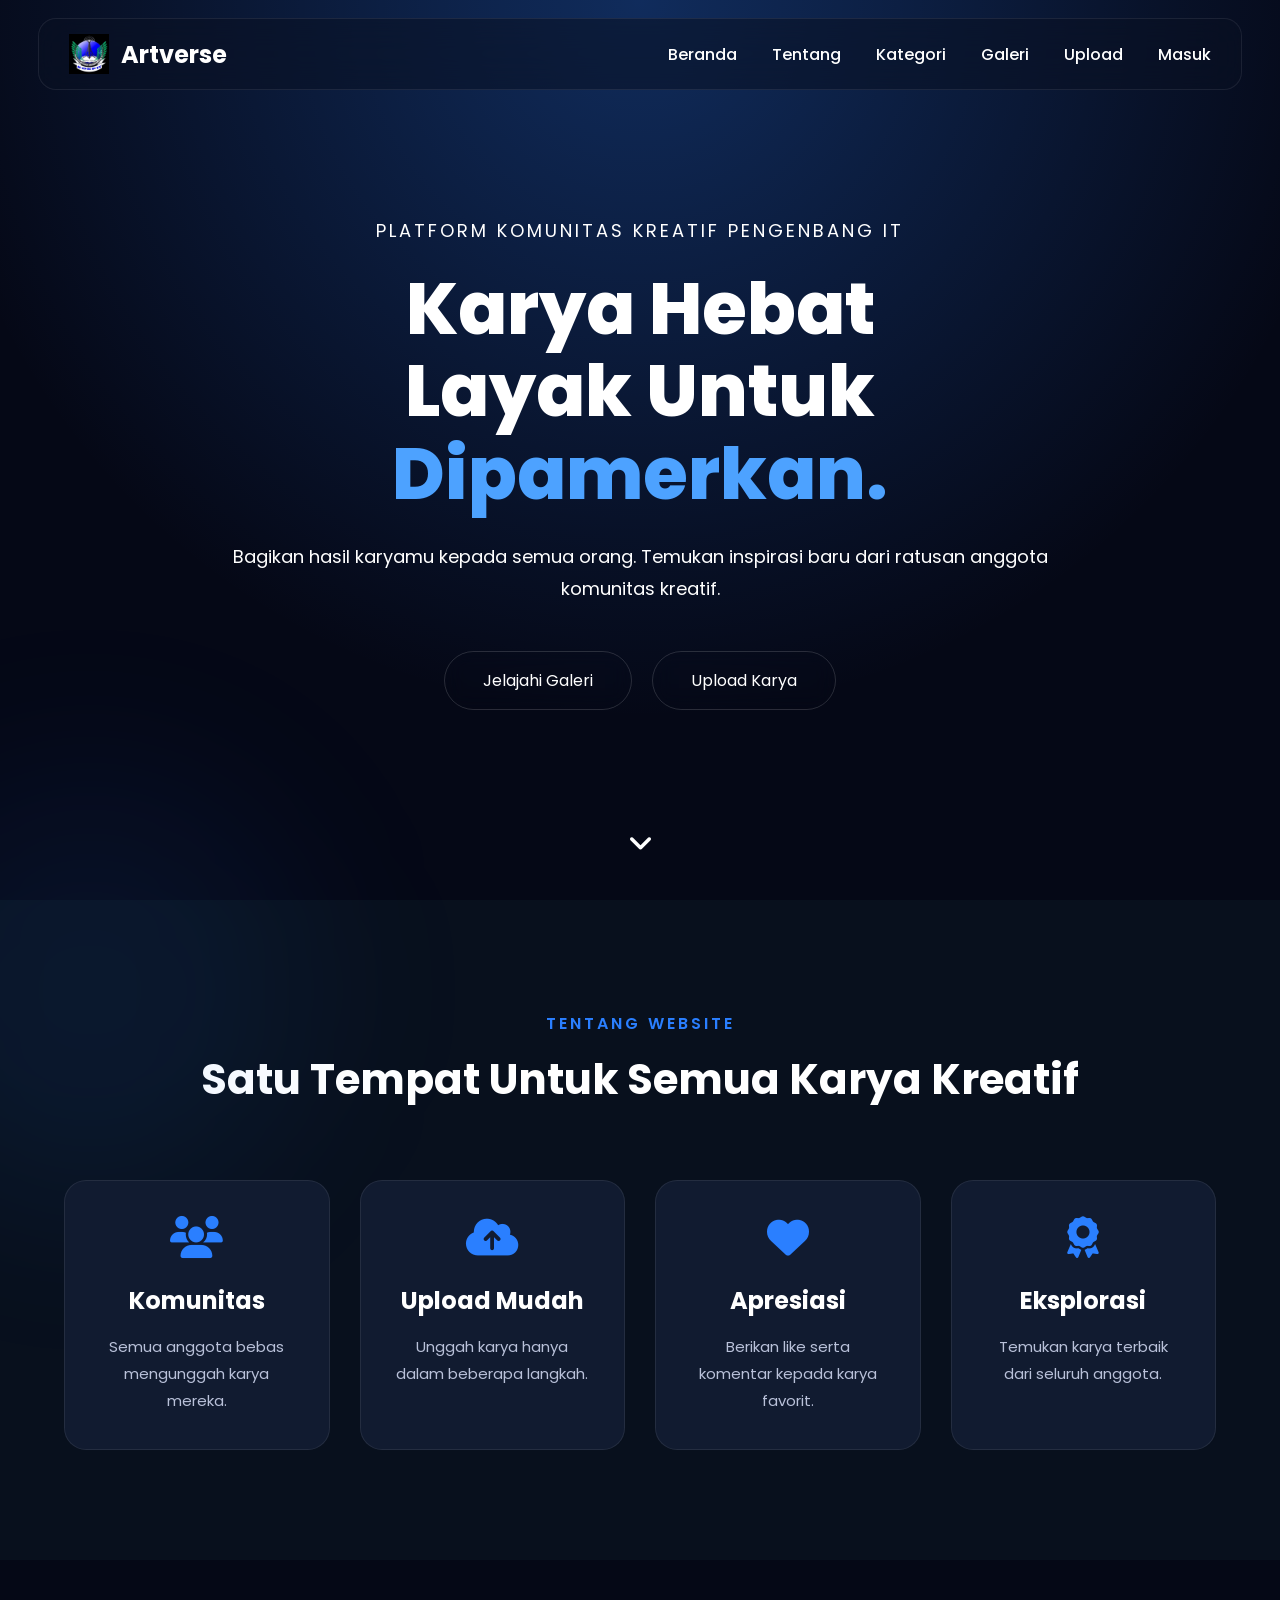
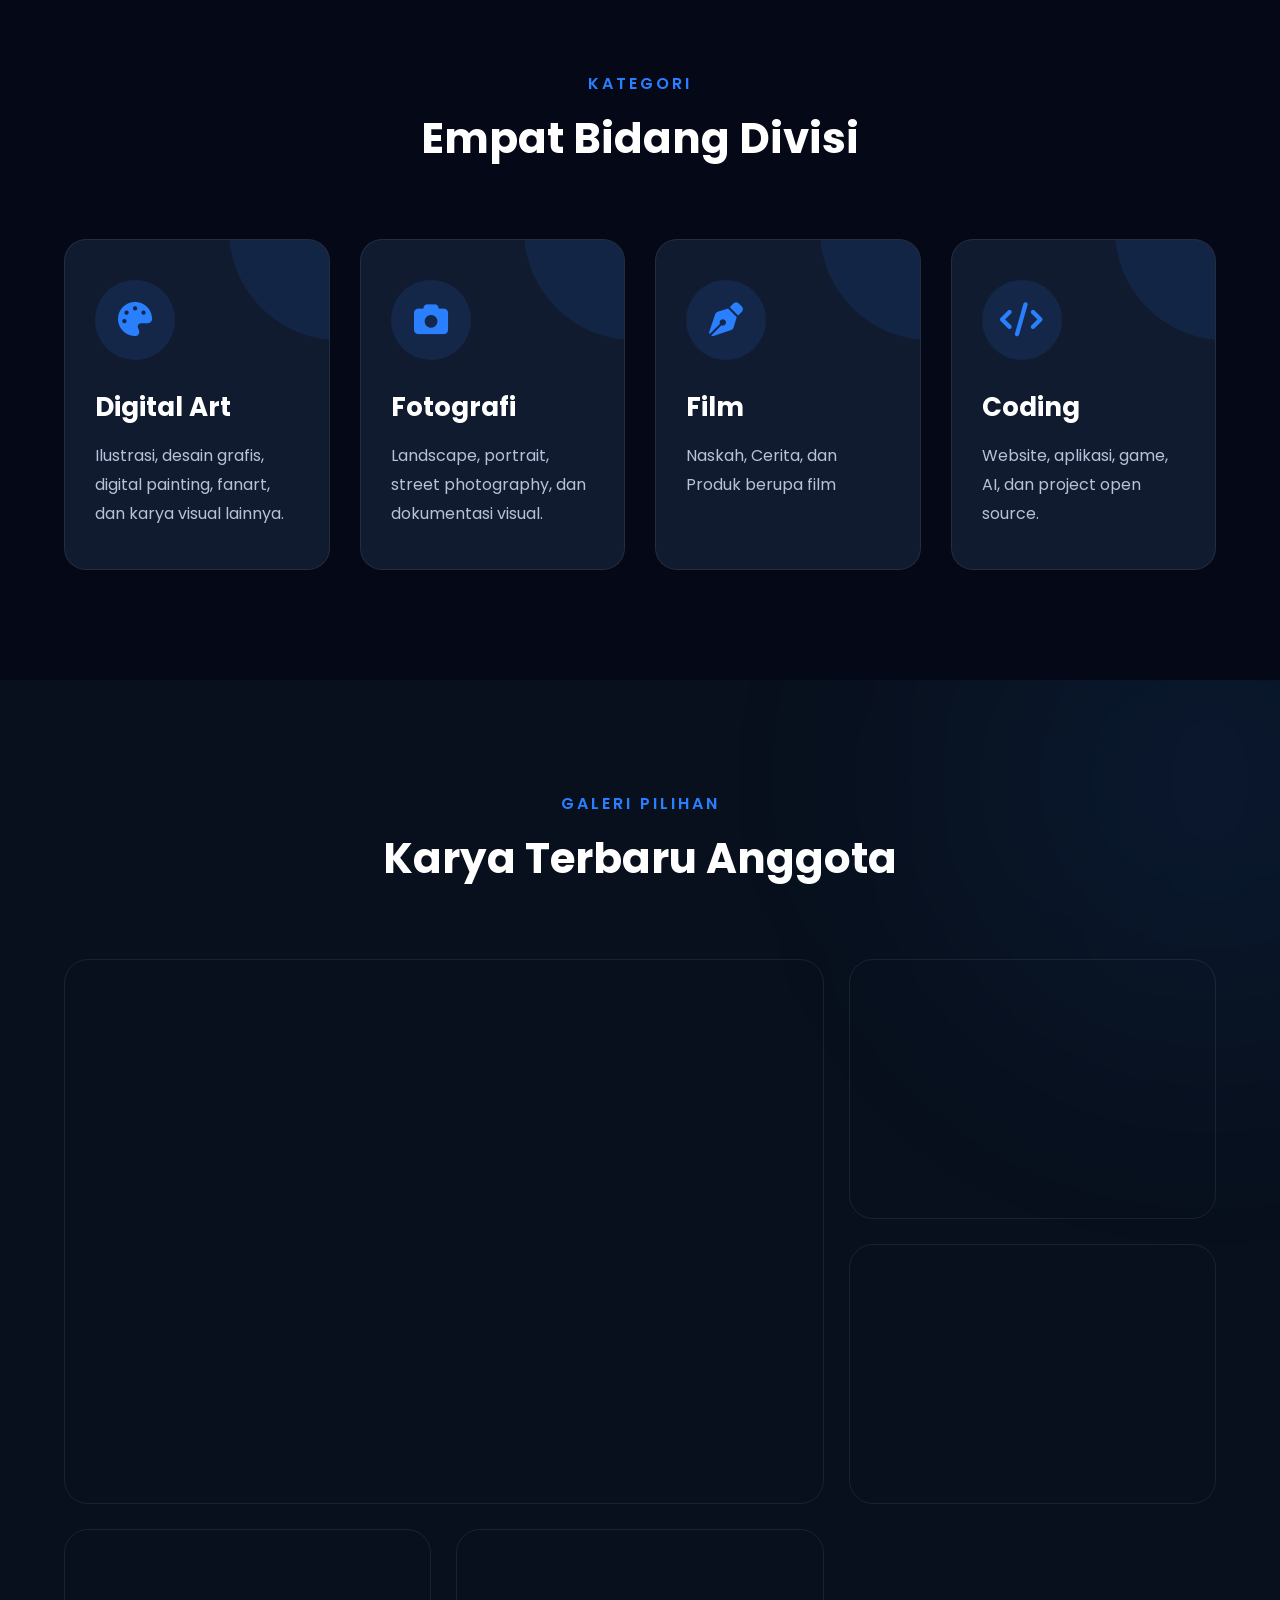
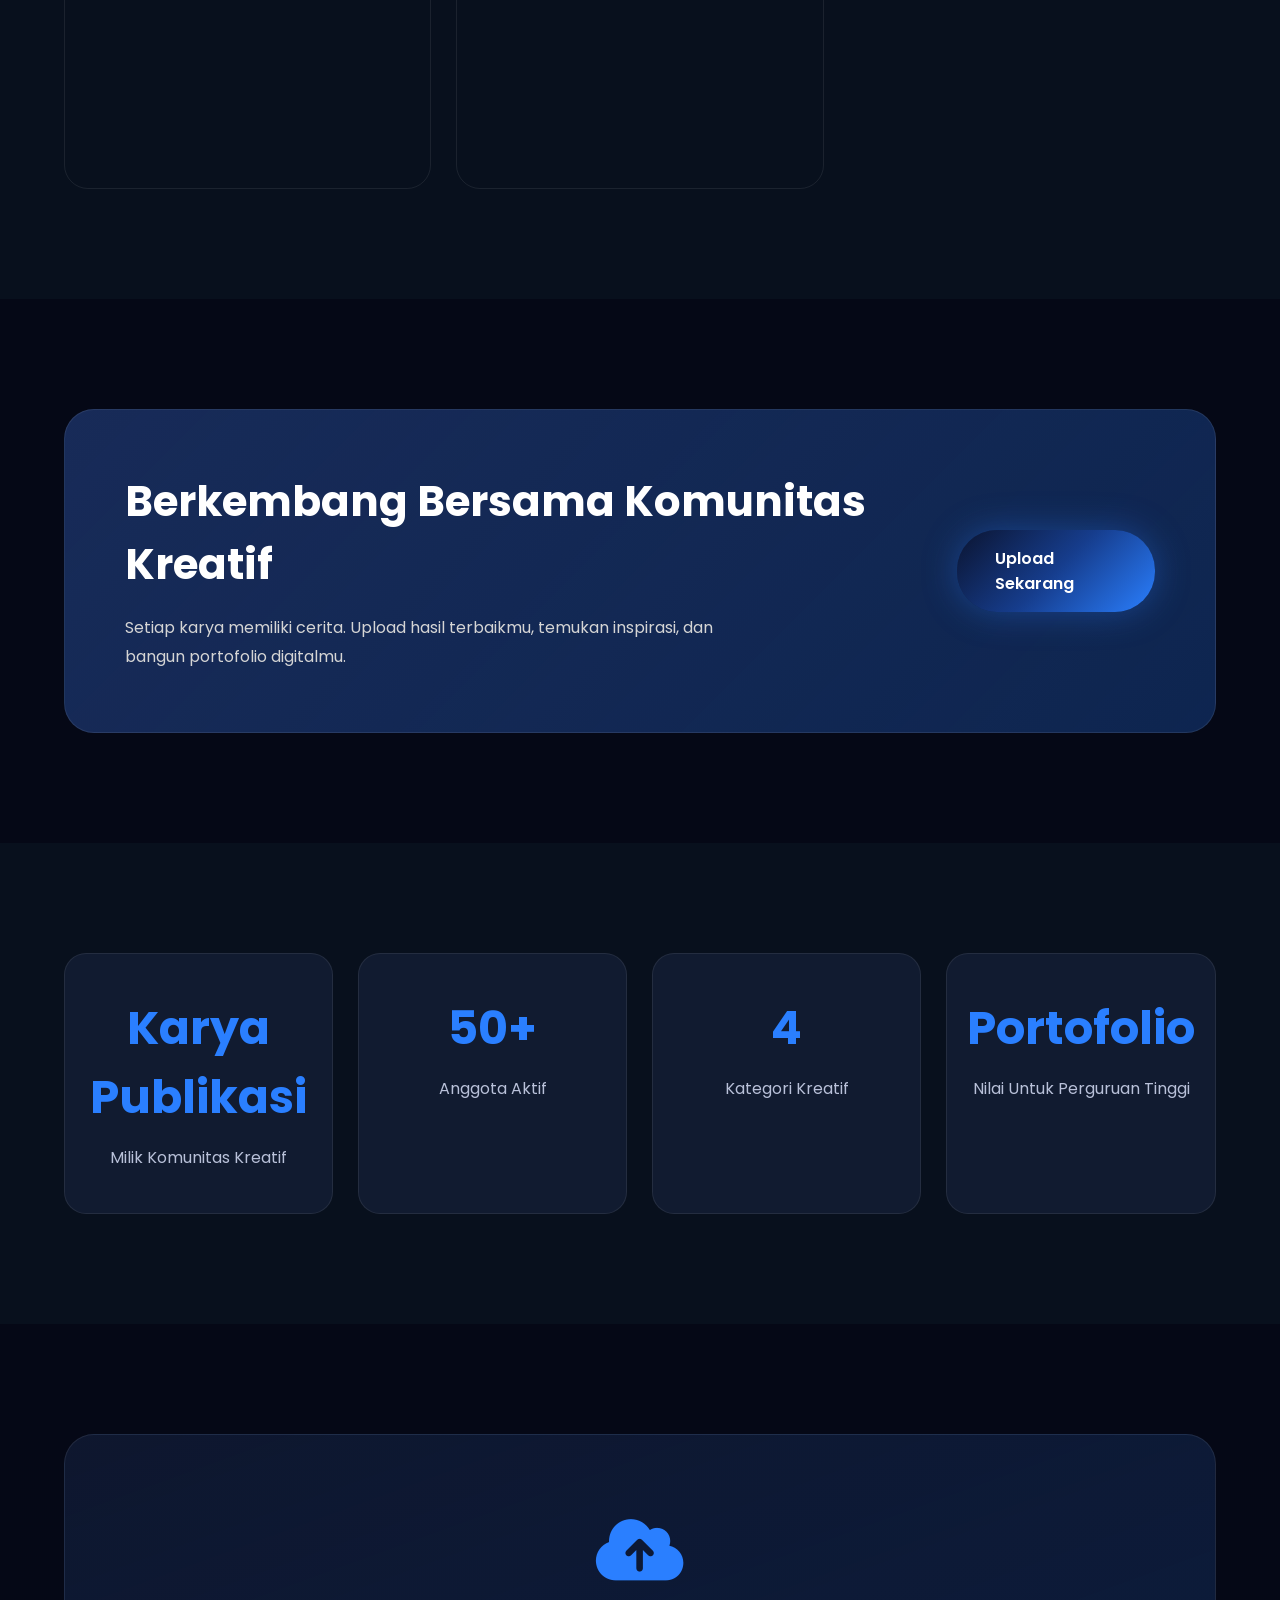
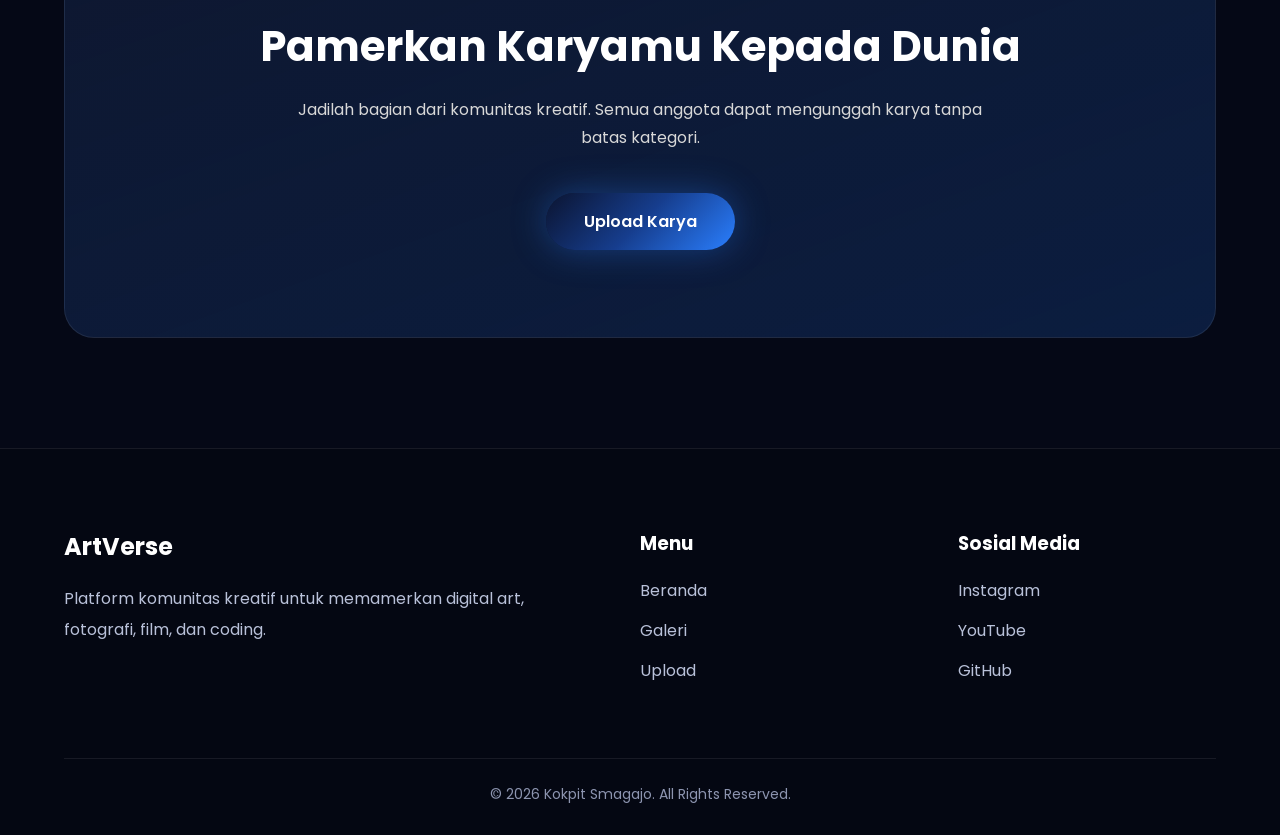
==== index.html @ f86146e2 "Update index.html" ====
<!DOCTYPE html>
<html lang="id">

<head>
    <meta charset="UTF-8">
    <meta name="viewport" content="width=device-width, initial-scale=1.0">

    <title>Galeri Karya KOKPIT Smagajo</title>

    <link rel="preconnect" href="https://fonts.googleapis.com">
    <link rel="preconnect" href="https://fonts.gstatic.com" crossorigin>

    <link href="https://fonts.googleapis.com/css2?family=Poppins:wght@300;400;500;600;700;800&display=swap"
        rel="stylesheet">

    <link href="https://cdnjs.cloudflare.com/ajax/libs/font-awesome/6.7.2/css/all.min.css"
        rel="stylesheet">

    <link rel="stylesheet" href="style.css">
</head>

<body>

    <header>
        <nav class="navbar">

            <div class="logo">
        <img src="Images/IMG-20260621-WA0002.jpg" alt="Logo KOKPIT" class="logo-img">
        <span>Artverse</span>
            </div>

            <ul class="nav-links">
                <li><a href="#">Beranda</a></li>
                <li><a href="#about">Tentang</a></li>
                <li><a href="#category">Kategori</a></li>
                <li><a href="gallery">Galeri</a></li>
                <li><a href="#upload">Upload</a></li>
                <li><a href="#">Masuk</a></li>
            </ul>

            <div class="menu-btn">
                <i class="fa-solid fa-bars"></i>
            </div>

        </nav>
    </header>

    <main>

        <section class="hero">

            <div class="hero-bg"></div>

            <div class="hero-overlay"></div>

            <div class="hero-content">

                <p class="small-text">
                    Platform Komunitas Kreatif Pengenbang IT
                </p>

                <h1>
                    Karya Hebat
                    <br>
                    Layak Untuk
                    <span>Dipamerkan.</span>
                </h1>

                <p>
                    Bagikan hasil karyamu kepada semua orang.
                    Temukan inspirasi baru dari ratusan anggota komunitas kreatif.
                </p>

                <div class="hero-button">

                    <a href="#gallery.html" class="btn-secondary">
                        Jelajahi Galeri
                    </a>

                    <a href="#upload" class="btn-secondary">
                        Upload Karya
                    </a>

                </div>

            </div>

            <div class="scroll-down">
                <i class="fa-solid fa-angle-down"></i>
            </div>

        </section>

        <section id="about" class="about">

            <div class="container">

                <div class="section-title">

                    <p>Tentang Website</p>

                    <h2>
                        Satu Tempat Untuk Semua
                        Karya Kreatif
                    </h2>

                </div>

                <div class="about-grid">

                    <div class="about-card">

                        <i class="fa-solid fa-users"></i>

                        <h3>Komunitas</h3>

                        <p>
                            Semua anggota bebas mengunggah karya mereka.
                        </p>

                    </div>

                    <div class="about-card">

                        <i class="fa-solid fa-cloud-arrow-up"></i>

                        <h3>Upload Mudah</h3>

                        <p>
                            Unggah karya hanya dalam beberapa langkah.
                        </p>

                    </div>

                    <div class="about-card">

                        <i class="fa-solid fa-heart"></i>

                        <h3>Apresiasi</h3>

                        <p>
                            Berikan like serta komentar kepada karya favorit.
                        </p>

                    </div>

                    <div class="about-card">

                        <i class="fa-solid fa-award"></i>

                        <h3>Eksplorasi</h3>

                        <p>
                            Temukan karya terbaik dari seluruh anggota.
                        </p>

                    </div>

                </div>

            </div>

        </section>

        <section id="category" class="category">

            <div class="container">

                <div class="section-title">

                    <p>Kategori</p>

                    <h2>
                        Empat Bidang Divisi
                    </h2>

                </div>

                <div class="category-grid">

                    <div class="category-card">

                        <div class="icon">
                            <i class="fa-solid fa-palette"></i>
                        </div>

                        <h3>Digital Art</h3>

                        <p>
                            Ilustrasi, desain grafis,
                            digital painting,
                            fanart,
                            dan karya visual lainnya.
                        </p>

                    </div>

                    <div class="category-card">

                        <div class="icon">
                            <i class="fa-solid fa-camera"></i>
                        </div>

                        <h3>Fotografi</h3>

                        <p>
                            Landscape,
                            portrait,
                            street photography,
                            dan dokumentasi visual.
                        </p>

                    </div>

                    <div class="category-card">

                        <div class="icon">
                            <i class="fa-solid fa-pen-nib"></i>
                        </div>

                        <h3>Film</h3>

                        <p>
                            Naskah,
                            Cerita,
                            dan Produk berupa film
                        </p>

                    </div>

                    <div class="category-card">

                        <div class="icon">
                            <i class="fa-solid fa-code"></i>
                        </div>

                        <h3>Coding</h3>

                        <p>
                            Website,
                            aplikasi,
                            game,
                            AI,
                            dan project open source.
                        </p>

                    </div>

                </div>

            </div>

        </section>

<!-- ===================== -->
<!-- FEATURED GALLERY -->
<!-- ===================== -->

<section id="gallery" class="featured-gallery">

    <div class="container">

        <div class="section-title">

            <p>Galeri Pilihan</p>

            <h2>Karya Terbaru Anggota</h2>

        </div>

        <div class="gallery-grid">

            <div class="gallery-item large">

                <img src="Images/IMG-20260706-WA0112.jpg"
                    alt="Artwork">

                <div class="gallery-overlay">

                    <span>Digital Art</span>

                    <h3>Duality</h3>

                    <div class="artist">

                        <img src="https://photos.app.goo.gl/xWSsZ8e3NME8YSmM8">

                        <p>Digital Art</p>

                    </div>

                </div>

            </div>

            <div class="gallery-item">

                <img src="Images/Poster Film_Moh. Althafaro_SMA Negeri 3 Jombang_Kabupaten Jombang_Jawa Timur (1).png">

                <div class="gallery-overlay">

                    <span>Film</span>

                    <h3>A i u e o</h3>

                </div>

            </div>

            <div class="gallery-item">

                <img src="Images/WhatsApp Image 2026-07-06 at 12.41.50.jpeg">

                <div class="gallery-overlay">

                    <span>Digital Art</span>

                    <h3>Mythic</h3>

                </div>

            </div>

            <div class="gallery-item">

                <img src="Images/3731ef22-e36f-482f-8d76-91910e259a9e-removebg-preview.png">

                <div class="gallery-overlay">

                    <span>Coding</span>

                    <h3>Skin Roblox</h3>

                </div>

            </div>

            <div class="gallery-item">

                <img src="https://images.unsplash.com/photo-1516979187457-637abb4f9353?w=800">

                <div class="gallery-overlay">

                    <span>Sastra</span>

                    <h3>Puisi Senja</h3>

                </div>

            </div>

        </div>

    </div>

</section>

<!-- ===================== -->
<!-- COMMUNITY -->
<!-- ===================== -->

<section class="community">

    <div class="container">

        <div class="community-box">

            <div>

                <h2>Berkembang Bersama Komunitas Kreatif</h2>

                <p>

                    Setiap karya memiliki cerita.

                    Upload hasil terbaikmu,

                    temukan inspirasi,

                    dan bangun portofolio digitalmu.

                </p>

            </div>

            <a href="#upload" class="btn-primary">

                Upload Sekarang

            </a>

        </div>

    </div>

</section>

<!-- ===================== -->
<!-- STATISTIC -->
<!-- ===================== -->

<section class="stats">

    <div class="container">

        <div class="stats-grid">

            <div class="stat-card">

                <h2>Karya Publikasi</h2>

                <p>Milik Komunitas Kreatif</p>

            </div>

            <div class="stat-card">

                <h2>50+</h2>

                <p>Anggota Aktif</p>

            </div>

            <div class="stat-card">

                <h2>4</h2>

                <p>Kategori Kreatif</p>

            </div>

            <div class="stat-card">

                <h2>Portofolio</h2>

                <p>Nilai Untuk Perguruan Tinggi</p>

            </div>
        
        </div>

    </div>

</section>

<!-- ===================== -->
<!-- UPLOAD CTA -->
<!-- ===================== -->

<section id="upload" class="upload-section">

    <div class="container">

        <div class="upload-box">

            <i class="fa-solid fa-cloud-arrow-up"></i>

            <h2>

                Pamerkan Karyamu Kepada Dunia

            </h2>

            <p>

                Jadilah bagian dari komunitas kreatif.

                Semua anggota dapat mengunggah karya

                tanpa batas kategori.

            </p>

            <a href="upload.html" class="btn-primary">

                Upload Karya

            </a>

        </div>

    </div>

</section>



<!-- ===================== -->
<!-- FOOTER -->
<!-- ===================== -->

<footer>

    <div class="container">

        <div class="footer-grid">

            <div>

                <h2>ArtVerse</h2>

                <p>

                    Platform komunitas kreatif

                    untuk memamerkan digital art,

                    fotografi,

                    film,

                    dan coding.

                </p>

            </div>

            <div>

                <h3>Menu</h3>

                <a href="#">Beranda</a>

                <a href="#gallery">Galeri</a>

                <a href="#upload">Upload</a>

            </div>

            <div>

                <h3>Sosial Media</h3>

                <a href="https://www.instagram.com/kokpitsmagajo?igsh=MTlueHI5aWxpdjBkOA==">Instagram</a>

                <a href="https://youtube.com/@kokpitsmagajoe5575?si=9dcsJ8DnC1n9Bl7v">YouTube</a>

                <a href="#">GitHub</a>

            </div>

        </div>

        <div class="copyright">

            © 2026 Kokpit Smagajo.
            All Rights Reserved.

        </div>

    </div>

</footer>

<script src="script.js"></script>

</body>
</html>
---- style.css ----
/* ===================================================
   ArtVerse Community style.css Part 1
   =================================================== */

/* Google Font */
@import url('https://fonts.googleapis.com/css2?family=Poppins:wght@300;400;500;600;700;800&display=swap');

/* ========================= RESET ========================= */
*{
    margin:0; 
    padding:0; 
    box-sizing:border-box; 
}

html{
    scroll-behavior:smooth; 
}

body{
    font-family:'Poppins',sans-serif; 
    background:var(--bg-global); 
    color:var(--text); 
    overflow-x:hidden; 
    transition: background 0.3s ease, color 0.3s ease;
}

/* ========================= ROOT COLOR ========================= */
:root{
    --primary:#2a7fff; 
    --primary2:#4da2ff; 
    --secondary:#091221; 
    --card:#111b30; 
    --border:rgba(255,255,255,.08); 
    --text:#ffffff; 
    --gray:#b9c1d9; 
    --bg-global: #050816;
    --bg-alt: #08101d;
    --gradient:linear-gradient(135deg, #0b1430, #163d8d, #2a7fff ); 
}

/* Modifikasi Variabel saat Light Mode Aktif */
body.light-mode {
    --bg-global: #f5f7fb;
    --bg-alt: #eef2f8;
    --text: #111111;
    --card: #ffffff;
    --border: rgba(0, 0, 0, .08);
    --gray: #64748b;
}

/* ========================= SCROLLBAR ========================= */
::-webkit-scrollbar{
    width:10px; 
} 

::-webkit-scrollbar-track{
    background:#08101d; 
} 

::-webkit-scrollbar-thumb{
    background:#2a7fff; 
    border-radius:20px; 
} 

::-webkit-scrollbar-thumb:hover{
    background:#57a6ff; 
} 

/* ========================= CONTAINER ========================= */
.container{
    width:min(1200px,90%); 
    margin:auto; 
} 

/* ========================= LOADING SCREEN ========================= */
.loading-screen{
    position:fixed; 
    inset:0; 
    background:#050816; 
    display:flex; 
    flex-direction:column; 
    justify-content:center; 
    align-items:center; 
    z-index:9999; 
} 

.loader{
    width:65px; 
    height:65px; 
    border-radius:50%; 
    border:5px solid rgba(255,255,255,.15); 
    border-top:5px solid #2a7fff; 
    animation:spin 1s linear infinite; 
} 

.loading-screen h2{
    margin-top:20px; 
    letter-spacing:4px; 
    font-weight:700; 
} 

@keyframes spin{
    to{transform:rotate(360deg); } 
} 

/* ========================= NAVBAR ========================= */
header{
    position:fixed; 
    top:0; 
    left:0; 
    width:100%; 
    z-index:1000; 
} 

.navbar{
    width:min(1250px,94%); 
    margin:auto; 
    margin-top:18px; 
    padding:15px 30px; 
    display:flex; 
    justify-content:space-between; 
    align-items:center; 
    border:1px solid var(--border); 
    background:rgba(10,18,36,.55); 
    backdrop-filter:blur(18px); 
    border-radius:18px; 
    transition:.35s; 
} 

body.light-mode .navbar {
    background: rgba(255, 255, 255, 0.85);
}

.logo{
    display:flex; 
    align-items:center; 
    gap:12px; 
    font-size:24px; 
    font-weight:700; 
} 

.logo i{
    color:var(--primary); 
} 

.logo-img {
    height: 40px; /* Sesuaikan tingginya dengan navbar Anda */
    width: auto;  /* Biar proporsi lebar gambar otomatis mengikuti */
    object-fit: contain;
}

.nav-links{
    display:flex; 
    list-style:none; 
    gap:35px; 
} 

.nav-links a{
    text-decoration:none; 
    color:inherit; 
    transition:.3s; 
    font-weight:500; 
} 

.nav-links a:hover{
    color:var(--primary); 
} 

.menu-btn{
    display:none; 
    font-size:24px; 
    cursor:pointer; 
} 

/* ========================= HERO ========================= */
.hero{
    height:100vh; 
    position:relative; 
    display:flex; 
    justify-content:center; 
    align-items:center; 
    overflow:hidden; 
} 

.hero-bg{
    position:absolute; 
    inset:0; 
    background: linear-gradient(rgba(5,8,22,.75), rgba(5,8,22,.85)), url("https://images.unsplash.com/photo-1515405295579-ba7b45403062?w=1800"); 
    background-size:cover; 
    background-position:center; 
    animation:bgZoom 18s linear infinite alternate; 
} 

@keyframes bgZoom{
    from{transform:scale(1); } 
    to{transform:scale(1.12); } 
} 

.hero-overlay{
    position:absolute; 
    inset:0; 
    background: radial-gradient(circle at top, rgba(42,127,255,.30), transparent 65%); 
} 

.hero-content{
    position:relative; 
    text-align:center; 
    z-index:2; 
    width:min(900px,90%); 
} 

.small-text{
    color:var(--primary); 
    letter-spacing:3px; 
    text-transform:uppercase; 
    margin-bottom:20px; 
} 

.hero-content h1{
    font-size:72px; 
    line-height:1.15; 
    font-weight:800; 
} 

.hero-content span{
    color:#4da2ff; 
} 

.hero-content p{
    margin-top:25px; 
    color:inherit; 
    font-size:18px; 
    line-height:1.8; 
} 

/* ========================= BUTTON ========================= */
.hero-button{
    display:flex; 
    justify-content:center; 
    gap:20px; 
    margin-top:45px; 
} 

.btn-primary{
    position:relative; 
    overflow:hidden; 
    display:inline-block;
    padding:16px 38px; 
    background:var(--gradient); 
    color:white; 
    text-decoration:none; 
    border-radius:40px; 
    transition:.35s; 
    font-weight:600; 
    box-shadow:0 0 35px rgba(42,127,255,.35); 
    animation:pulseGlow 3s infinite; 
    border: none;
    cursor: pointer;
} 

.btn-primary:hover{
    transform:translateY(-6px); 
    box-shadow:0 15px 45px rgba(42,127,255,.5); 
} 

.btn-secondary{
    padding:16px 38px; 
    text-decoration:none; 
    border-radius:40px; 
    color:inherit; 
    border:1px solid rgba(255,255,255,.15); 
    backdrop-filter:blur(10px); 
    transition:.35s; 
} 

.btn-secondary:hover{
    background:rgba(255,255,255,.08); 
} 

/* ========================= SCROLL ICON ========================= */
.scroll-down{
    position:absolute; 
    bottom:35px; 
    font-size:28px; 
    animation:float 2s infinite; 
    color:white; 
} 

@keyframes float{
    50%{transform:translateY(12px); } 
} 

/* ===================================================
   ArtVerse Community style.css Part 2
   About • Category • Cards
   =================================================== */

/* =========================== SECTION TITLE =========================== */
section{
    padding:110px 0; 
} 

.section-title{
    text-align:center; 
    margin-bottom:70px; 
} 

.section-title p{
    color:var(--primary); 
    letter-spacing:3px; 
    text-transform:uppercase; 
    font-weight:600; 
    margin-bottom:12px; 
} 

.section-title h2{
    font-size:42px; 
    font-weight:700; 
    line-height:1.4; 
} 

/* =========================== ABOUT =========================== */
.about{
    background:var(--bg-alt); 
    position:relative; 
} 

.about::before{
    content:""; 
    position:absolute; 
    width:420px; height:420px; 
    border-radius:50%; 
    background:rgba(42,127,255,.08); 
    filter:blur(90px); 
    top:-120px; left:-120px; 
} 

.about-grid{
    display:grid; 
    grid-template-columns:repeat(4,1fr); 
    gap:30px; 
} 

.about-card{
    position:relative; 
    background:var(--card); 
    border:1px solid var(--border); 
    border-radius:22px; 
    padding:35px; 
    text-align:center; 
    overflow:hidden; 
    backdrop-filter:blur(18px); 
    transition:.35s; 
} 

.about-card::before{
    content:""; 
    position:absolute; 
    inset:0; 
    background:linear-gradient(180deg, rgba(42,127,255,.12), transparent ); 
    opacity:0; 
    transition:.35s; 
} 

.about-card:hover{
    transform:translateY(-10px); 
    border-color:rgba(42,127,255,.35); 
    box-shadow:0 20px 45px rgba(0,0,0,.35); 
} 

.about-card:hover::before{
    opacity:1; 
} 

.about-card i{
    font-size:42px; 
    color:var(--primary); 
    margin-bottom:25px; 
} 

.about-card h3{
    margin-bottom:15px; 
    font-size:24px; 
} 

.about-card p{
    color:var(--gray); 
    line-height:1.8; 
    font-size:15px; 
} 

/* =========================== CATEGORY =========================== */
.category{
    background:var(--bg-global); 
} 

.category-grid{
    display:grid; 
    grid-template-columns:repeat(4,1fr); 
    gap:30px; 
} 

.category-card{
    position:relative; 
    overflow:hidden; 
    background:var(--card); 
    border:1px solid var(--border); 
    border-radius:22px; 
    padding:40px 30px; 
    transition:.35s; 
} 

.category-card::before{
    content:""; 
    position:absolute; 
    width:220px; height:220px; 
    border-radius:50%; 
    background:rgba(42,127,255,.10); 
    right:-120px; top:-120px; 
    transition:.4s; 
} 

.category-card:hover{
    transform:translateY(-12px); 
    border-color:rgba(42,127,255,.4); 
    box-shadow:0 20px 50px rgba(42,127,255,.18); 
} 

.category-card:hover::before{
    transform:scale(1.3); 
} 

.category-card .icon{
    width:80px; height:80px; 
    display:flex; justify-content:center; align-items:center; 
    border-radius:50%; 
    margin-bottom:28px; 
    background:rgba(42,127,255,.12); 
    color:var(--primary); 
    font-size:34px; 
} 

.category-card h3{
    font-size:26px; 
    margin-bottom:15px; 
} 

.category-card p{
    color:var(--gray); 
    line-height:1.8; 
} 

/* =========================== UNIVERSAL CARD HOVER =========================== */
.about-card, .category-card{
    cursor:pointer; 
} 

.about-card:hover i, .category-card:hover .icon{
    transform:scale(1.1) rotate(5deg); 
    transition:.35s; 
} 

/* =========================== GLOW EFFECT =========================== */
.glow{
    position:absolute; 
    width:320px; height:320px; 
    border-radius:50%; 
    background:rgba(42,127,255,.12); 
    filter:blur(120px); 
    pointer-events:none; 
} 

/* =========================== FADE ANIMATION =========================== */
.fade-up{
    opacity:0; 
    transform:translateY(60px); 
    transition:all .8s ease; 
} 

.fade-up.show{
    opacity:1; 
    transform:translateY(0); 
} 

/* =========================== GLASS EFFECT =========================== */
.glass{
    background:rgba(255,255,255,.04); 
    border:1px solid rgba(255,255,255,.08); 
    backdrop-filter:blur(20px); 
} 

/* =========================== TEXT =========================== */
p{
    line-height:1.8; 
} 

h1,h2,h3,h4{
    color:inherit; 
} 

a{
    transition:.3s; 
} 

/* ===================================================
   ArtVerse Community style.css Part 3
   Gallery • Community • Stats • Upload • Testimonial
   =================================================== */

/* =========================== FEATURED GALLERY =========================== */
.featured-gallery{
    background:var(--bg-alt); 
    position:relative; 
    overflow:hidden; 
} 

.featured-gallery::before{
    content:""; 
    position:absolute; 
    width:500px; height:500px; 
    border-radius:50%; 
    background:rgba(42,127,255,.08); 
    filter:blur(130px); 
    right:-180px; top:-150px; 
} 

.gallery-grid{
    display:grid; 
    grid-template-columns:repeat(3,1fr); 
    grid-auto-rows:260px; 
    gap:25px; 
} 

.gallery-item{
    position:relative; 
    overflow:hidden; 
    border-radius:24px; 
    cursor:pointer; 
    border:1px solid var(--border); 
} 

.gallery-item.large{
    grid-column:span 2; 
    grid-row:span 2; 
} 

.gallery-overlay{
    position:absolute; 
    inset:0; 
    display:flex; 
    flex-direction:column; 
    justify-content:flex-end; 
    padding:25px; 
    background:linear-gradient(transparent, rgba(0,0,0,.85) ); 
    opacity:0; 
    transition:.4s; 
    z-index: 2;
} 

.gallery-item:hover img{
    transform:scale(1.15); 
} 

.gallery-item:hover .gallery-overlay{
    opacity:1; 
} 

.gallery-overlay span{
    display:inline-block; 
    width:max-content; 
    padding:7px 16px; 
    border-radius:30px; 
    background:rgba(42,127,255,.20); 
    color:#7eb6ff; 
    font-size:13px; 
    margin-bottom:15px; 
} 

.gallery-overlay h3{
    font-size:28px; 
    margin-bottom:15px; 
    color: #fff !important;
} 

.artist{
    display:flex; 
    align-items:center; 
    gap:12px; 
} 

.artist img{
    width:45px; height:45px; 
    border-radius:50%; 
    border:2px solid white; 
    opacity: 1 !important;
} 

.artist p{
    color:#ddd; 
    font-size:14px; 
} 

/* =========================== COMMUNITY =========================== */
.community{
    background:var(--bg-global); 
} 

.community-box{
    display:flex; 
    justify-content:space-between; 
    align-items:center; 
    gap:60px; 
    padding:60px; 
    border-radius:30px; 
    background:linear-gradient(135deg, rgba(25,45,92,.95), rgba(42,127,255,.25) ); 
    border:1px solid var(--border); 
} 

.community-box h2{
    font-size:42px; 
    margin-bottom:18px; 
} 

.community-box p{
    color:#d5d5d5; 
    max-width:650px; 
} 

/* =========================== STATS =========================== */
.stats{
    background:var(--bg-alt); 
} 

.stats-grid{
    display:grid; 
    grid-template-columns:repeat(4,1fr); 
    gap:25px; 
} 

.stat-card{
    text-align:center; 
    padding:40px 20px; 
    border-radius:22px; 
    background:var(--card); 
    border:1px solid var(--border); 
    transition:.35s; 
} 

.stat-card:hover{
    transform:translateY(-10px); 
    border-color:rgba(42,127,255,.35); 
} 

.stat-card h2{
    color:var(--primary); 
    font-size:46px; 
    margin-bottom:12px; 
} 

.stat-card p{
    color:var(--gray); 
} 

/* =========================== UPLOAD CTA =========================== */
.upload-section{
    background:var(--bg-global); 
} 

.upload-box{
    text-align:center; 
    padding:80px 60px; 
    border-radius:30px; 
    background:linear-gradient(160deg, rgba(15,24,48,.95), rgba(42,127,255,.18) ); 
    border:1px solid var(--border); 
} 

.upload-box i{
    font-size:70px; 
    color:var(--primary); 
    margin-bottom:30px; 
} 

.upload-box h2{
    font-size:42px; 
    margin-bottom:18px; 
} 

.upload-box p{
    color:#d8d8d8; 
    max-width:720px; 
    margin:auto; 
    margin-bottom:40px; 
} 

/* ===================================================
   ArtVerse Community style.css Part 4
   Footer • Responsive • Animation
   =================================================== */

/* =========================== FOOTER =========================== */
footer{
    background:#040712; 
    border-top:1px solid var(--border); 
    padding:80px 0 30px; 
} 

.footer-grid{
    display:grid; 
    grid-template-columns:2fr 1fr 1fr; 
    gap:60px; 
} 

.footer-grid h2, .footer-grid h3{
    margin-bottom:20px; 
    color: #fff;
} 

.footer-grid p{
    color:var(--gray); 
    line-height:1.9; 
} 

.footer-grid a{
    display:block; 
    color:var(--gray); 
    text-decoration:none; 
    margin-bottom:15px; 
    transition:.3s; 
} 

.footer-grid a:hover{
    color:var(--primary); 
    transform:translateX(8px); 
} 

.copyright{
    margin-top:60px; 
    border-top:1px solid var(--border); 
    padding-top:25px; 
    text-align:center; 
    color:#8d95b0; 
    font-size:14px; 
} 

/* =========================== UTILITIES =========================== */
.text-center{text-align:center; } 
.hidden{display:none; } 
.mt-1{margin-top:10px;} 
.mt-2{margin-top:20px;} 
.mt-3{margin-top:30px;} 
.mt-4{margin-top:40px;} 
.mb-1{margin-bottom:10px;} 
.mb-2{margin-bottom:20px;} 
.mb-3{margin-bottom:30px;} 
.mb-4{margin-bottom:40px;} 

/* =========================== GLOBAL COMPONENT STYLES =========================== */
button{
    font-family:'Poppins',sans-serif; 
} 

/* =========================== NAVBAR SCROLL =========================== */
.navbar.scrolled{
    margin-top:0; 
    border-radius:0; 
    width:100%; 
    background:rgba(5,8,22,.92); 
    border:none; 
    backdrop-filter:blur(25px); 
    padding:18px 6%; 
} 

body.light-mode .navbar.scrolled {
    background: rgba(255, 255, 255, 0.95);
}

/* =========================== HOVER EFFECT =========================== */
.gallery-item, .about-card, .category-card, .stat-card, .testimonial-card{
    transition:.35s ease; 
} 

.gallery-item:hover{
    box-shadow:0 20px 50px rgba(42,127,255,.18); 
} 

/* =========================== ANIMATIONS =========================== */
@keyframes fadeUp{
    from{opacity:0; transform:translateY(40px); } 
    to{opacity:1; transform:translateY(0); } 
} 

.animate{
    animation:fadeUp .8s ease forwards; 
} 

@keyframes pulseGlow{
    0%{box-shadow:0 0 0 rgba(42,127,255,.4); } 
    50%{box-shadow:0 0 30px rgba(42,127,255,.45); } 
    100%{box-shadow:0 0 0 rgba(42,127,255,.4); } 
} 

/* =========================== TABLET RESPONSIVE =========================== */
@media(max-width:1100px){
    .about-grid, .category-grid, .stats-grid{
        grid-template-columns:repeat(2,1fr); 
    } 
    .footer-grid{
        grid-template-columns:1fr; 
    } 
    .community-box{
        flex-direction:column; 
        text-align:center; 
    } 
    .gallery-grid{
        grid-template-columns:repeat(2,1fr); 
    } 
    .gallery-item.large{
        grid-column:span 2; 
    } 
} 

/* =========================== MOBILE RESPONSIVE =========================== */
@media(max-width:768px){
    .nav-links{
        position:fixed; 
        top:85px; 
        left:-100%; 
        width:100%; 
        background:var(--card); 
        flex-direction:column; 
        gap:25px; 
        text-align:center; 
        padding:40px 0; 
        transition:.4s; 
    } 
    .nav-links.active{
        left:0; 
    } 
    .menu-btn{
        display:block; 
    } 
    .hero-content h1{
        font-size:48px; 
    } 
    .hero-content p{
        font-size:16px; 
    } 
    .hero-button{
        flex-direction:column; 
        align-items:center; 
    } 
    .about-grid, .category-grid, .stats-grid, .gallery-grid, .testimonial-grid{
        grid-template-columns:1fr; 
    } 
    .gallery-item.large{
        grid-column:span 1; 
        grid-row:span 1; 
    } 
    .community-box{
        padding:40px 25px; 
    } 
    .upload-box{
        padding:50px 25px; 
    } 
    .section-title h2{
        font-size:32px; 
    } 
    .community-box h2{
        font-size:30px; 
    } 
    .upload-box h2{
        font-size:32px; 
    } 
    .footer-grid{
        gap:40px; 
    } 
} 

/* =========================== SMALL MOBILE =========================== */
@media(max-width:480px){
    .hero{
        padding:0 20px; 
    } 
    .hero-content h1{
        font-size:38px; 
    } 
    .logo{
        font-size:20px; 
    } 
    .navbar{
        padding:15px 20px; 
    } 
    .btn-primary, .btn-secondary{
        width:100%; 
        text-align:center; 
    } 
    .upload-box i{
        font-size:55px; 
    } 
    .stat-card h2{
        font-size:34px; 
    } 
} 

/* =========================== SELECTION =========================== */
::selection{
    background:var(--primary); 
    color:white; 
} 

/* ========================== BACK TO TOP ========================== */
.back-to-top{
    position:fixed; 
    right:25px; 
    bottom:25px; 
    width:55px; 
    height:55px; 
    display:flex; 
    justify-content:center; 
    align-items:center; 
    border-radius:50%; 
    background:linear-gradient(135deg,#2a7fff,#1658d4); 
    color:white; 
    cursor:pointer; 
    opacity:0; 
    visibility:hidden; 
    transition:.3s; 
    z-index: 999; 
    box-shadow:0 10px 25px rgba(42,127,255,.35); 
} 

.back-to-top.show{
    opacity:1; 
    visibility:visible; 
} 

.back-to-top:hover{
    transform:translateY(-5px); 
} 

/* ========================== RIPPLE EFFECT COMPONENTS ========================== */
.ripple{
    position:absolute; 
    border-radius:50%; 
    transform:scale(0); 
    background:rgba(255,255,255,.45); 
    animation:ripple .6s linear; 
    pointer-events:none; 
} 

@keyframes ripple{
    to{transform:scale(4); opacity:0; } 
} 

/* ========================== CURSOR GLOW ========================== */
.cursor-glow{
    position:fixed; 
    width:220px; 
    height:220px; 
    border-radius:50%; 
    background:rgba(42,127,255,.15); 
    filter:blur(70px); 
    pointer-events:none; 
    transform:translate(-50%,-50%); 
    z-index:0; 
    transition:.08s linear; 
} 

/* ========================== SCROLL PROGRESS ========================== */
.scroll-progress{
    position:fixed; 
    top:0; 
    left:0; 
    height:3px; 
    width:0; 
    background:#2a7fff; 
    z-index:99999; 
    box-shadow:0 0 12px #2a7fff; 
} 

/* ========================== LIGHTBOX (MODAL VIEW) ========================== */
.lightbox{
    position:fixed; 
    inset:0; 
    background:rgba(0,0,0,.9); 
    display:flex; 
    justify-content:center; 
    align-items:center; 
    opacity:0; 
    visibility:hidden; 
    transition: opacity 0.3s ease, visibility 0.3s ease; 
    z-index:99999; 
} 

.lightbox.show{
    opacity:1; 
    visibility:visible; 
} 

.lightbox-content{
    position:relative; 
    max-width:90%; 
    max-height:90%; 
    transform: scale(0.95);
    transition: transform 0.3s ease;
} 

.lightbox.show .lightbox-content {
    transform: scale(1);
}

.lightbox img{
    max-width:100%; 
    max-height:85vh; 
    border-radius:15px; 
    box-shadow: 0 10px 30px rgba(0,0,0,0.5);
} 

.lightbox-close{
    position:absolute; 
    top:-45px; 
    right:0; 
    font-size:40px; 
    cursor:pointer; 
    color:white; 
    transition: color 0.2s;
} 

.lightbox-close:hover {
    color: var(--primary2);
}

/* ========================== TOAST NOTIFICATION ========================== */
.toast{
    position:fixed; 
    top:30px; 
    right:30px; 
    background:var(--primary); 
    padding:16px 28px; 
    border-radius:12px; 
    color:white; 
    font-weight:600; 
    box-shadow: 0 10px 30px rgba(42, 127, 255, 0.3);
    transform:translateX(150%); 
    transition: transform 0.4s cubic-bezier(0.68, -0.55, 0.265, 1.55); 
    z-index:99999; 
} 

.toast.show{
    transform:translateX(0); 
} 

/* ========================== FLOATING UTILITIES ========================== */
.floating-upload{
    position:fixed; 
    bottom:95px; 
    right:25px; 
    width:58px; 
    height:58px; 
    display:flex; 
    justify-content:center; 
    align-items:center; 
    border-radius:50%; 
    background:#2a7fff; 
    color:white; 
    text-decoration:none; 
    font-size:22px; 
    box-shadow:0 10px 30px rgba(42,127,255,.4); 
    z-index:999; 
    transition: .3s;
} 

.floating-upload:hover {
    transform: translateY(-5px);
}

.theme-toggle{
    position:fixed; 
    bottom:165px; 
    right:25px; 
    width:58px; 
    height:58px; 
    display:flex; 
    justify-content:center; 
    align-items:center; 
    border-radius:50%; 
    background:var(--card); 
    color:inherit; 
    cursor:pointer; 
    font-size:20px; 
    z-index:999; 
    border: 1px solid var(--border);
    transition: .3s;
} 

.theme-toggle:hover {
    transform: translateY(-5px);
}

/* ========================== IMAGE LAZY LOAD (FADE-IN) ========================== */
.gallery-item img{
    width:100%; 
    height:100%; 
    object-fit:cover; 
    transition:.6s; 
    opacity:0; 
} 

.gallery-item img.loaded{
    opacity:1; 
}
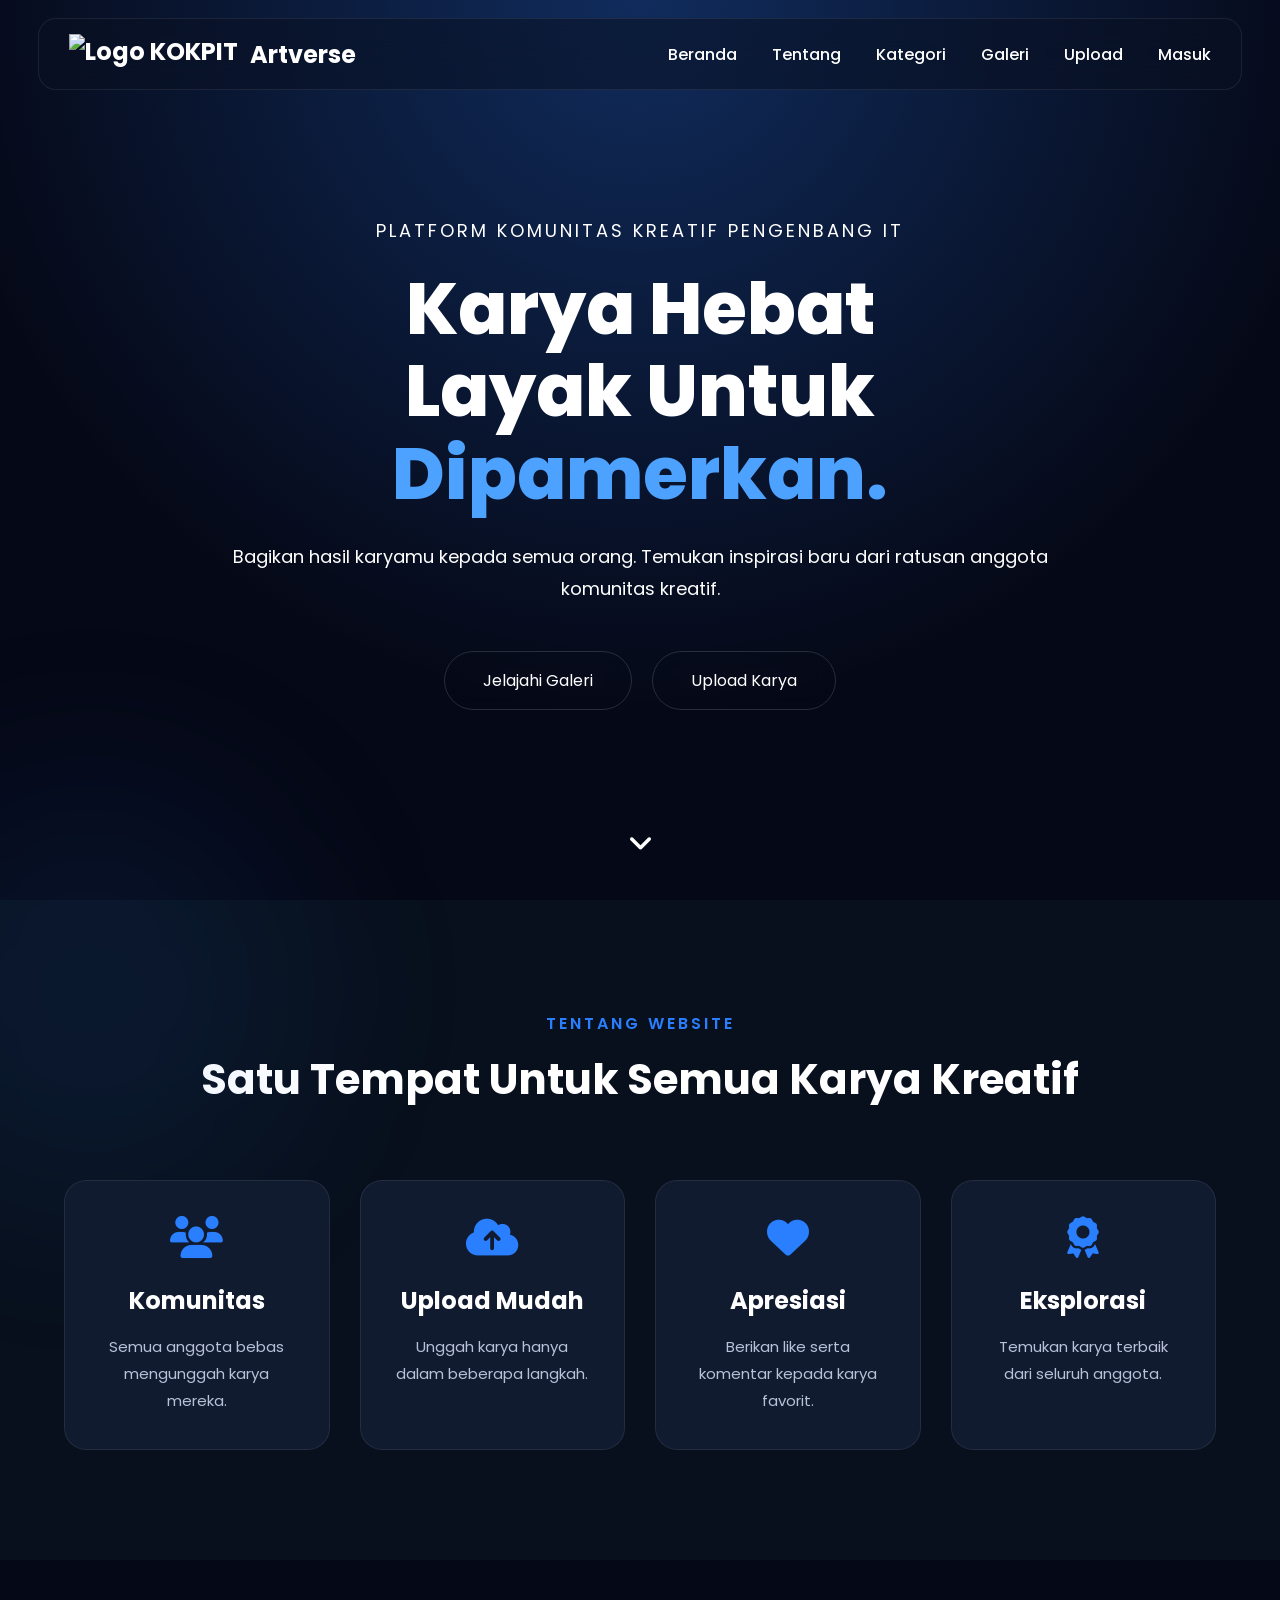
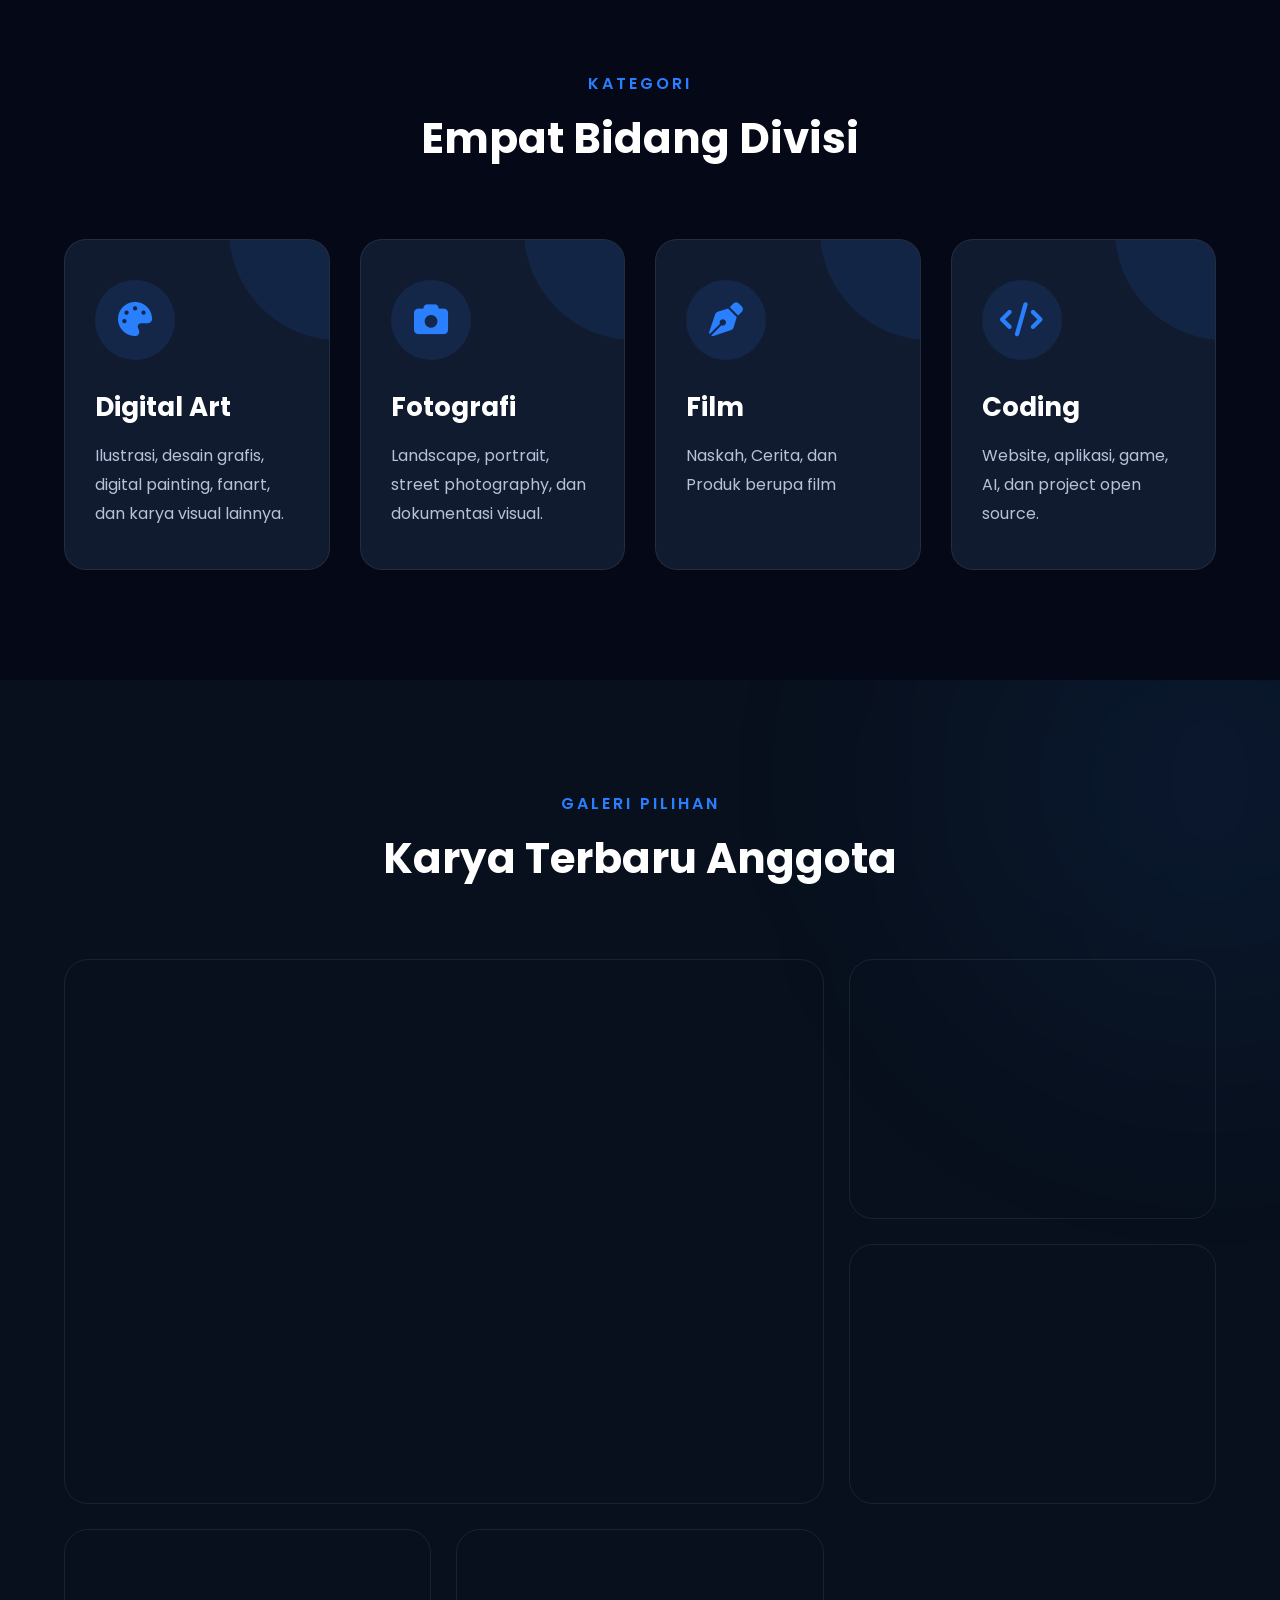
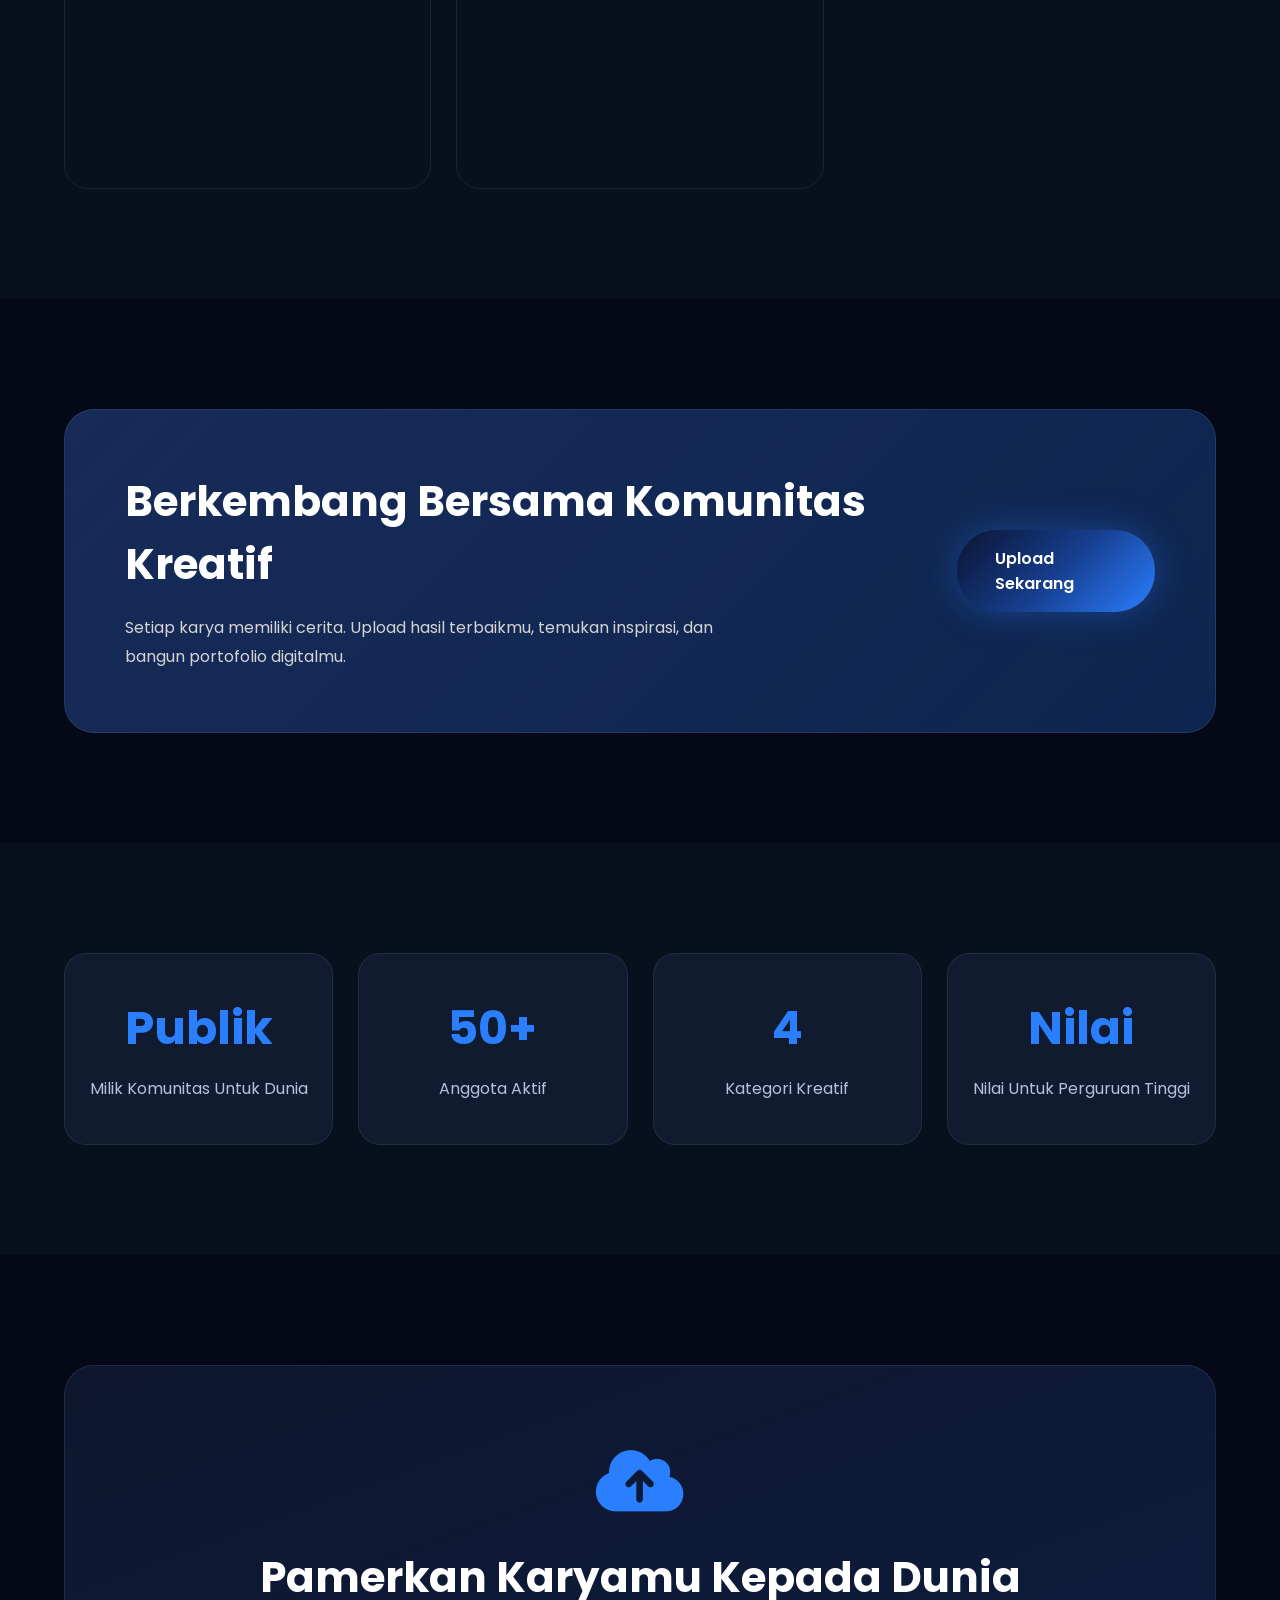
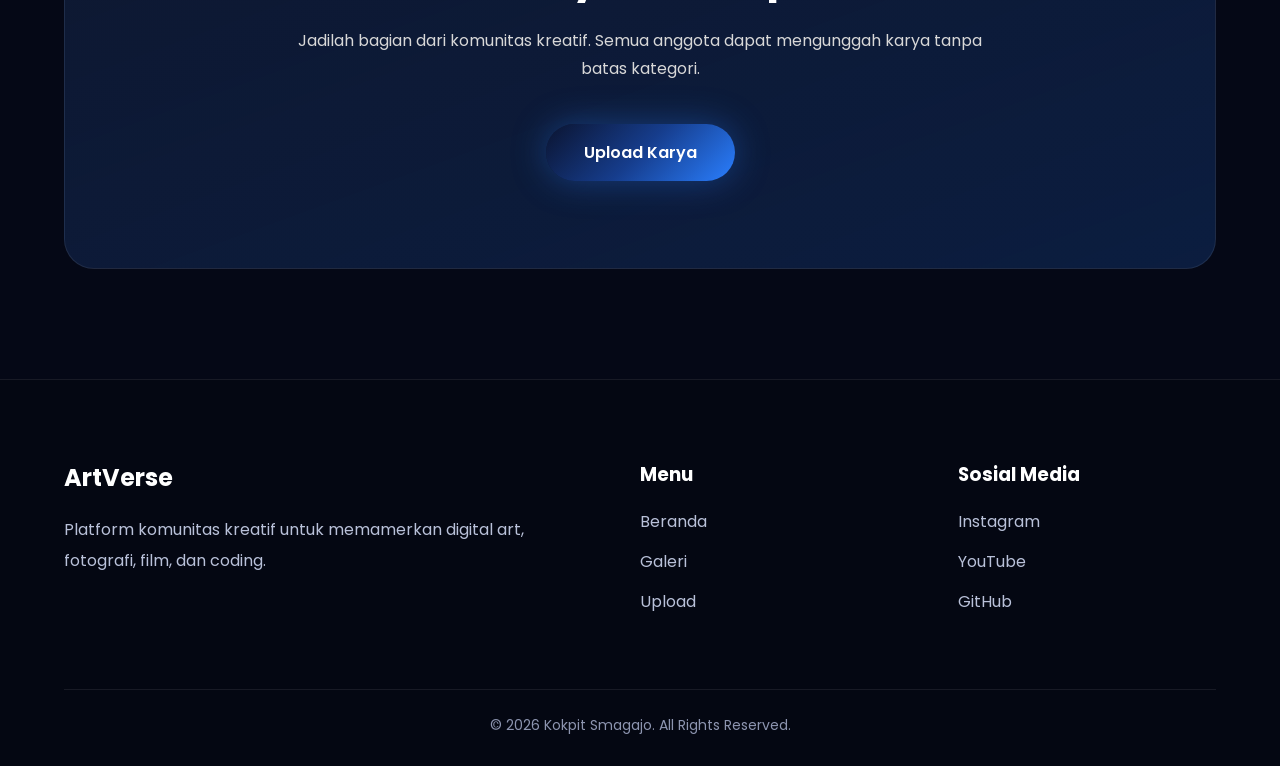
==== commit e7ab3a09: "Update index.html" ====
--- a/index.html
+++ b/index.html
@@ -25,7 +25,7 @@
         <nav class="navbar">
 
             <div class="logo">
-        <img src="Images/IMG-20260621-WA0002.jpg" alt="Logo KOKPIT" class="logo-img">
+        <img src="Images/231176-removebg-preview.png" alt="Logo KOKPIT" class="logo-img">
         <span>Artverse</span>
             </div>
 
@@ -281,14 +281,6 @@
 
                     <h3>Duality</h3>
 
-                    <div class="artist">
-
-                        <img src="https://photos.app.goo.gl/xWSsZ8e3NME8YSmM8">
-
-                        <p>Digital Art</p>
-
-                    </div>
-
                 </div>
 
             </div>
@@ -301,7 +293,7 @@
 
                     <span>Film</span>
 
-                    <h3>A i u e o</h3>
+                    <h3>A i a u</h3>
 
                 </div>
 
@@ -337,13 +329,13 @@
 
             <div class="gallery-item">
 
-                <img src="https://images.unsplash.com/photo-1516979187457-637abb4f9353?w=800">
+                <img src="Images/WhatsApp Image 2026-07-06 at 12.36.17.jpeg">
 
                 <div class="gallery-overlay">
 
-                    <span>Sastra</span>
-
-                    <h3>Puisi Senja</h3>
+                    <span>Digital Art</span>
+
+                    <h3>HUT RI 80</h3>
 
                 </div>
 
@@ -407,9 +399,9 @@
 
             <div class="stat-card">
 
-                <h2>Karya Publikasi</h2>
-
-                <p>Milik Komunitas Kreatif</p>
+                <h2>Publik</h2>
+
+                <p>Milik Komunitas Untuk Dunia</p>
 
             </div>
 
@@ -431,7 +423,7 @@
 
             <div class="stat-card">
 
-                <h2>Portofolio</h2>
+                <h2>Nilai</h2>
 
                 <p>Nilai Untuk Perguruan Tinggi</p>
 
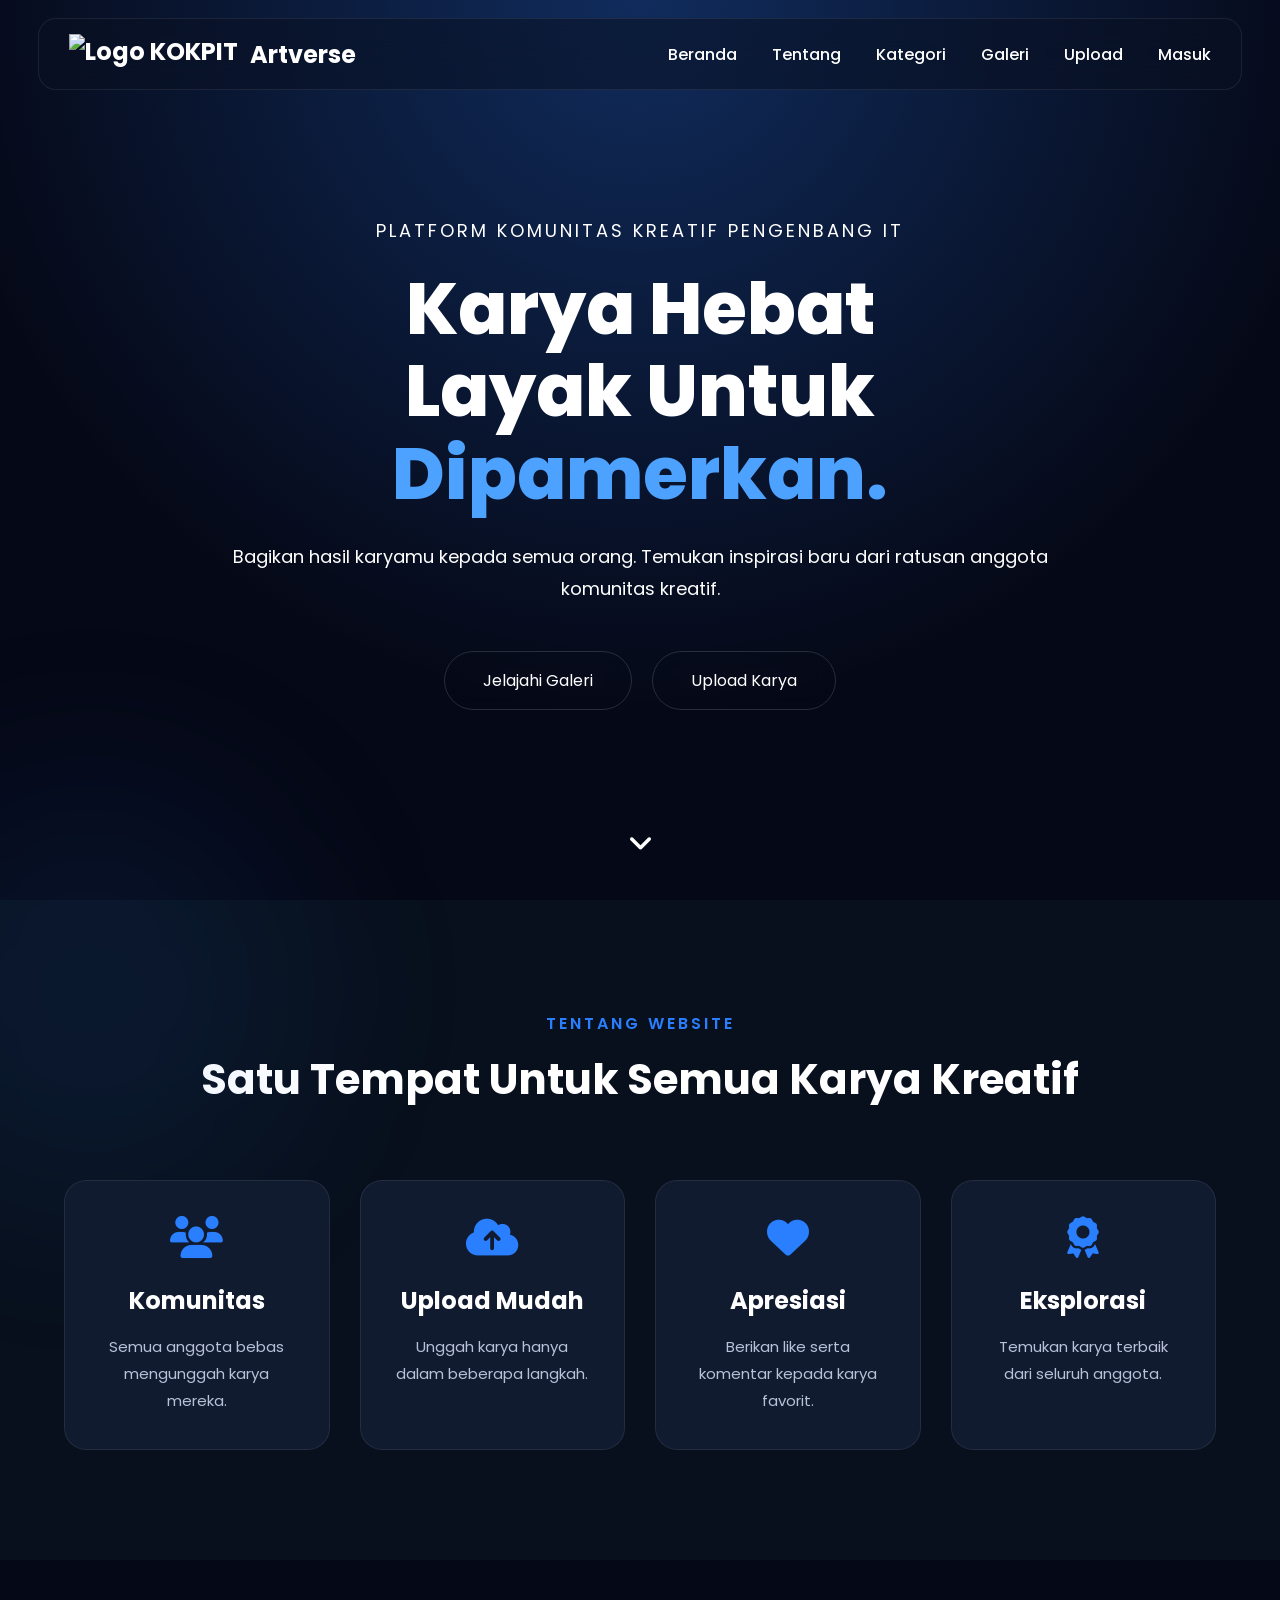
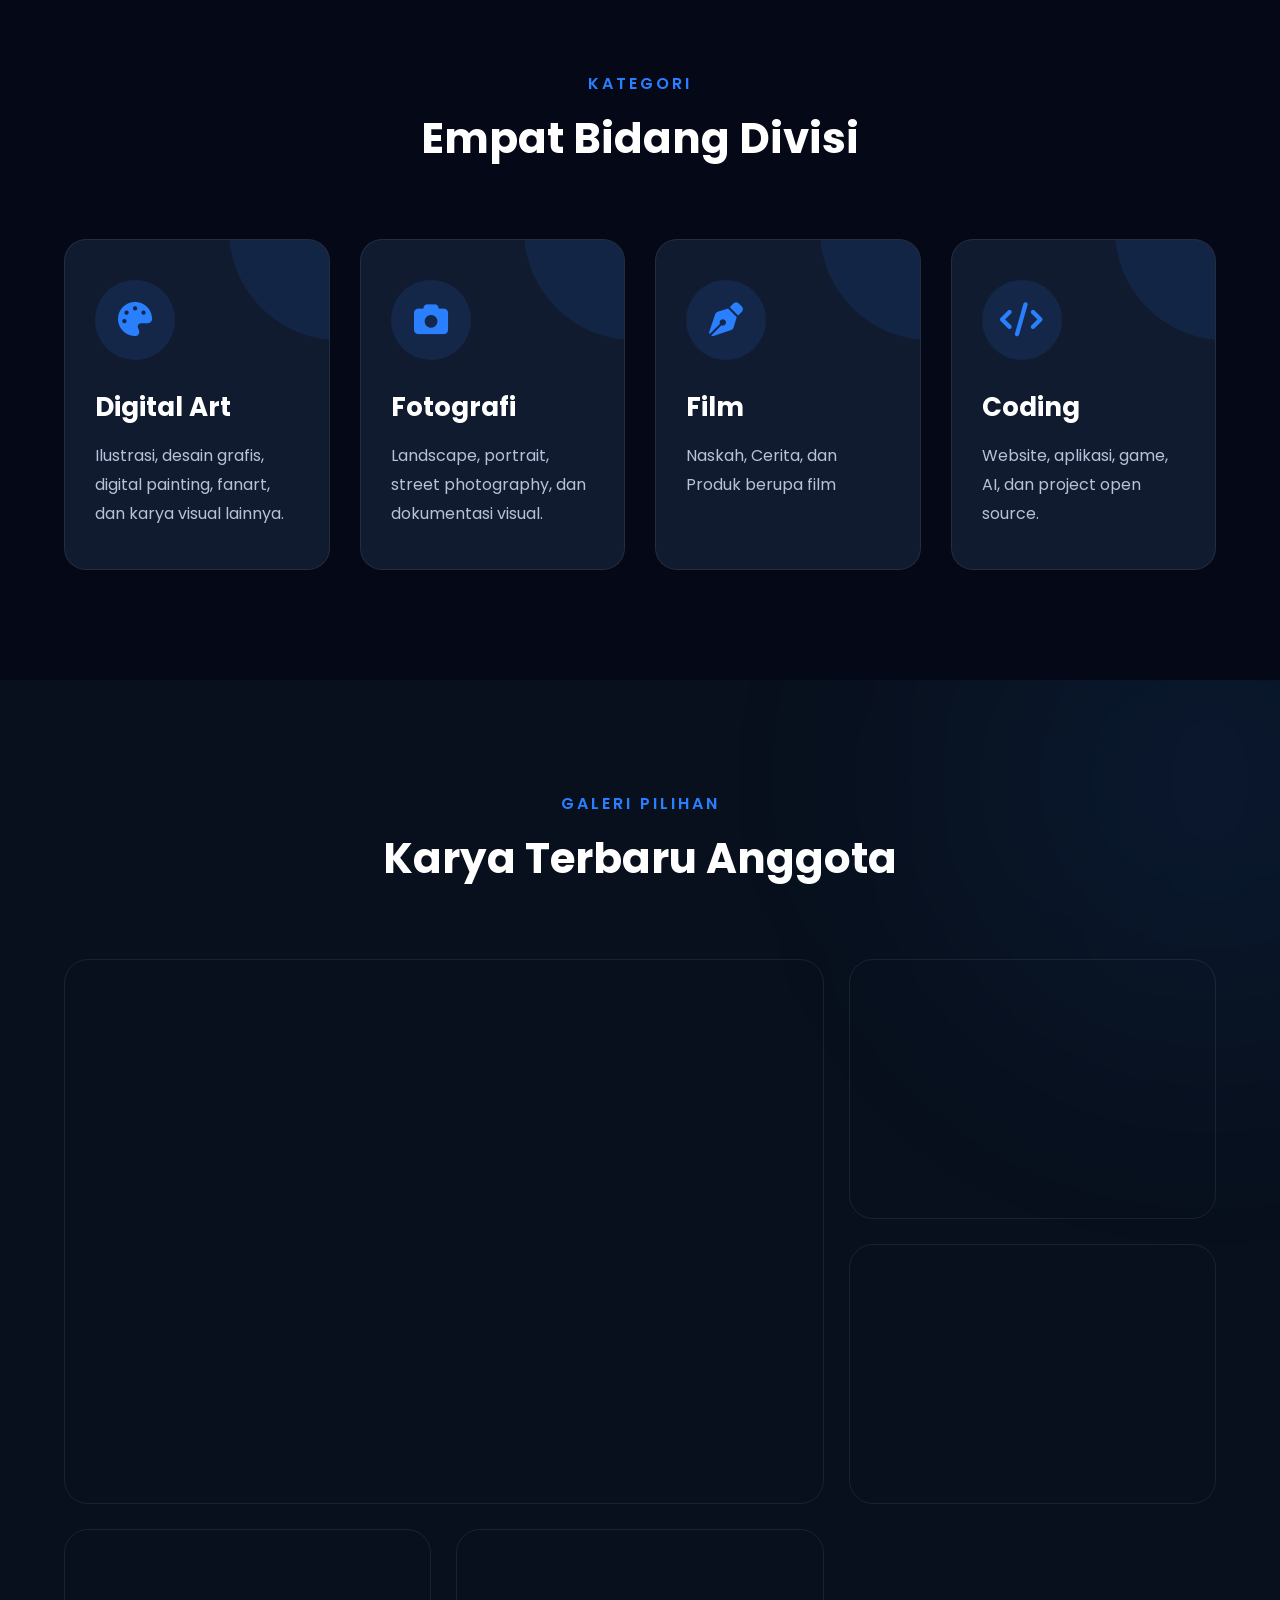
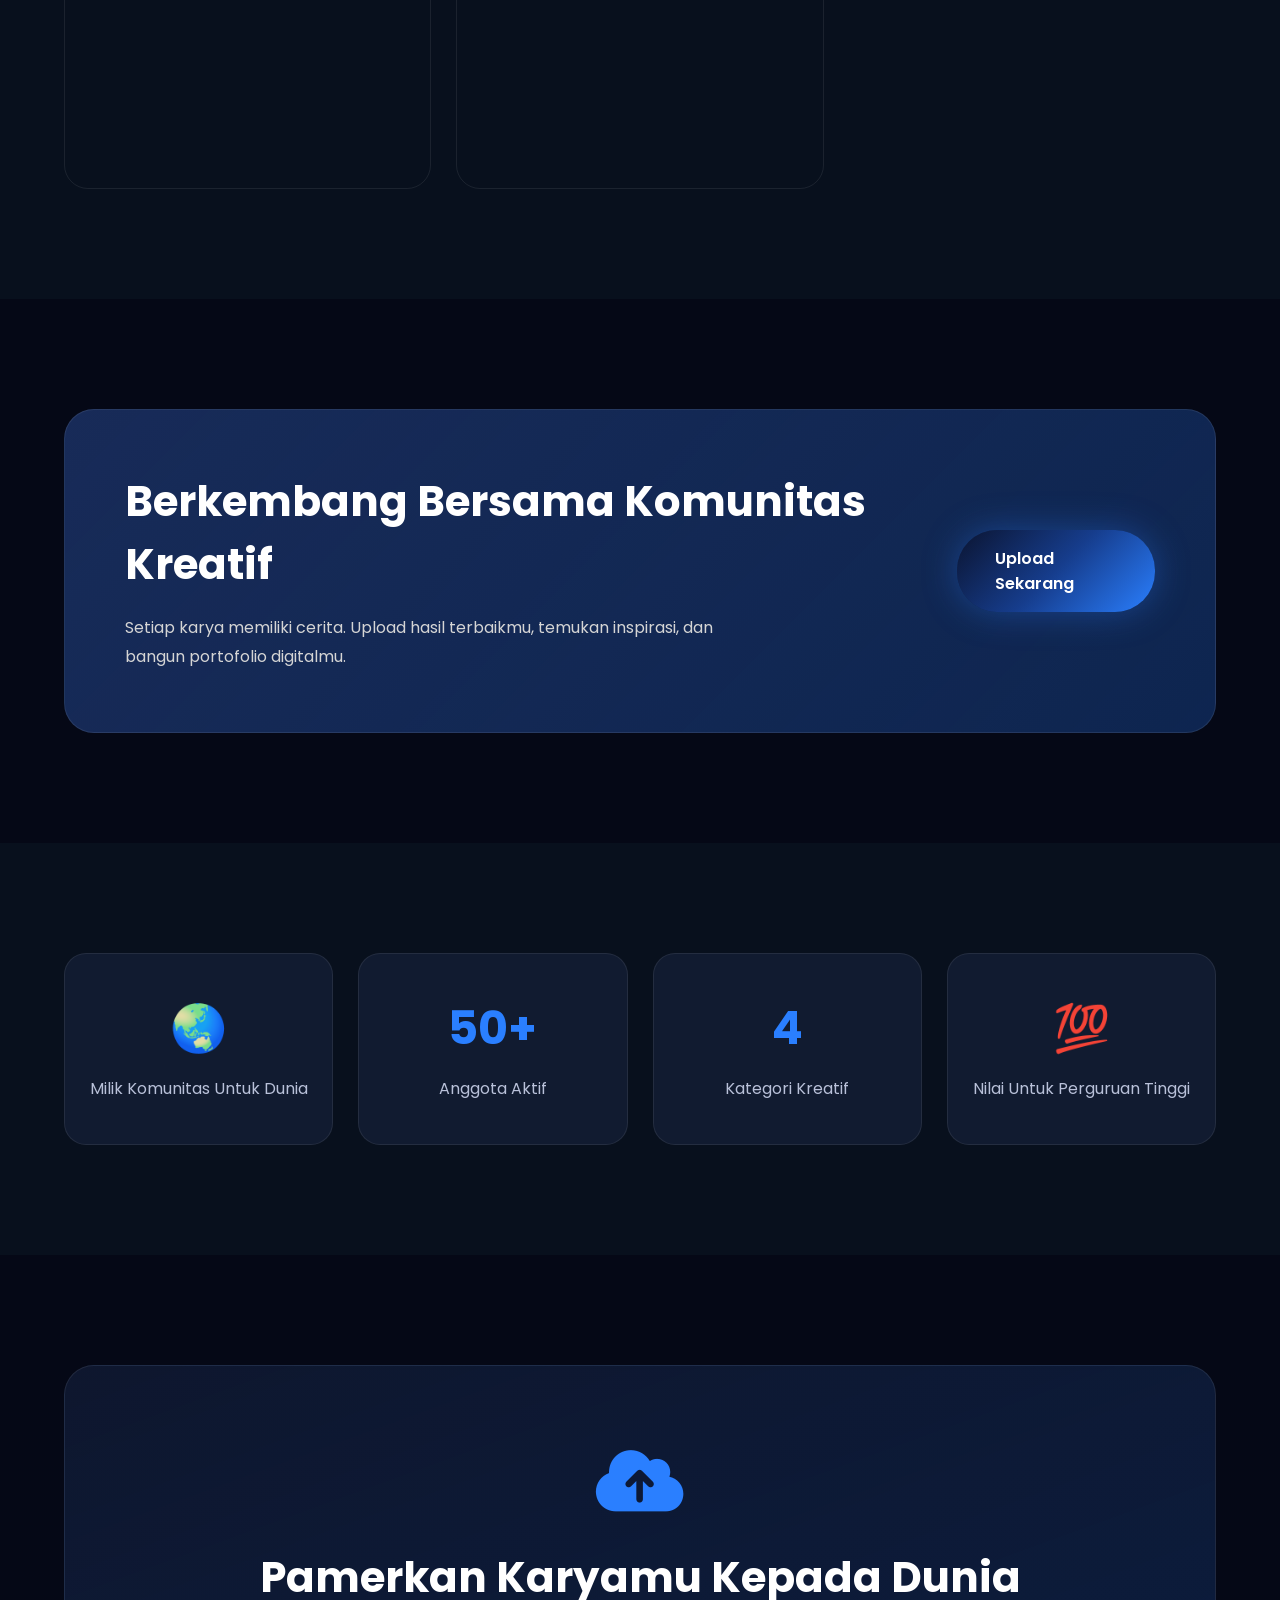
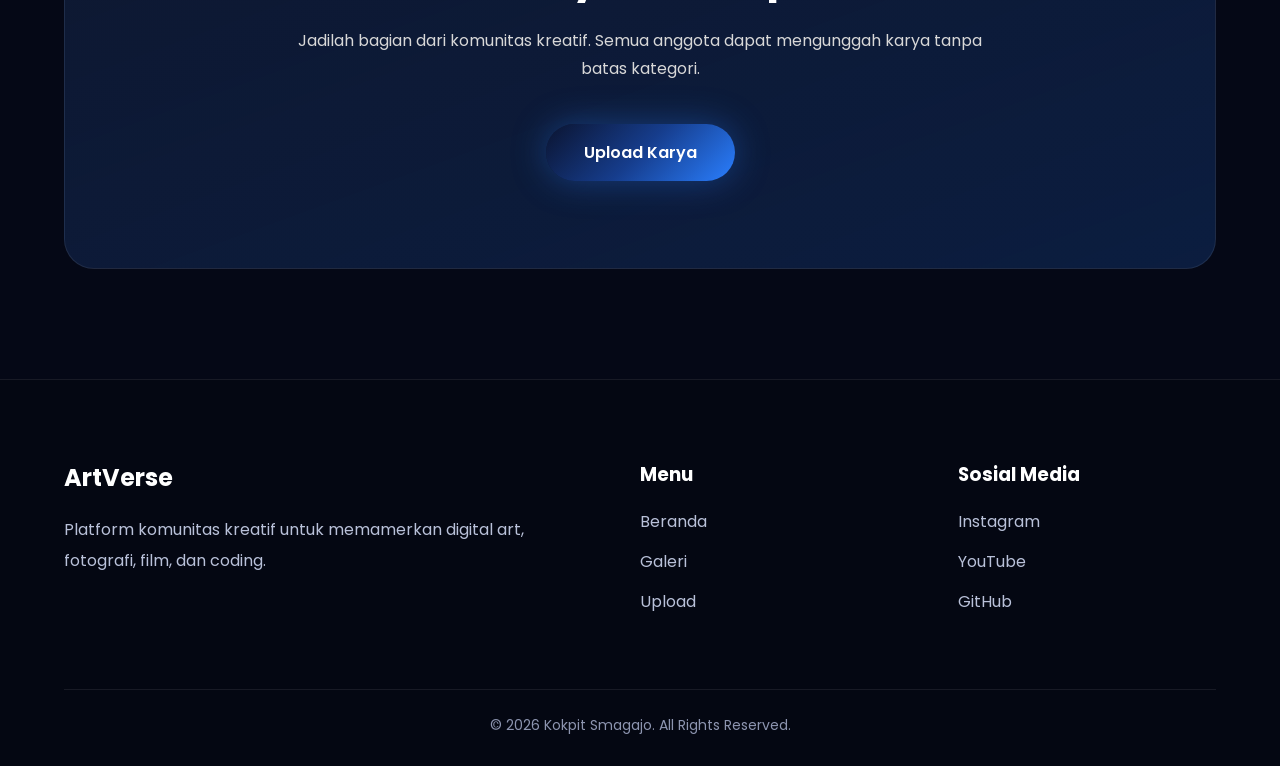
==== commit 4ea45e4c: "Replace text with emojis in stat cards" ====
--- a/index.html
+++ b/index.html
@@ -399,7 +399,7 @@
 
             <div class="stat-card">
 
-                <h2>Publik</h2>
+                <h2>🌏</h2>
 
                 <p>Milik Komunitas Untuk Dunia</p>
 
@@ -423,7 +423,7 @@
 
             <div class="stat-card">
 
-                <h2>Nilai</h2>
+                <h2>💯</h2>
 
                 <p>Nilai Untuk Perguruan Tinggi</p>
 
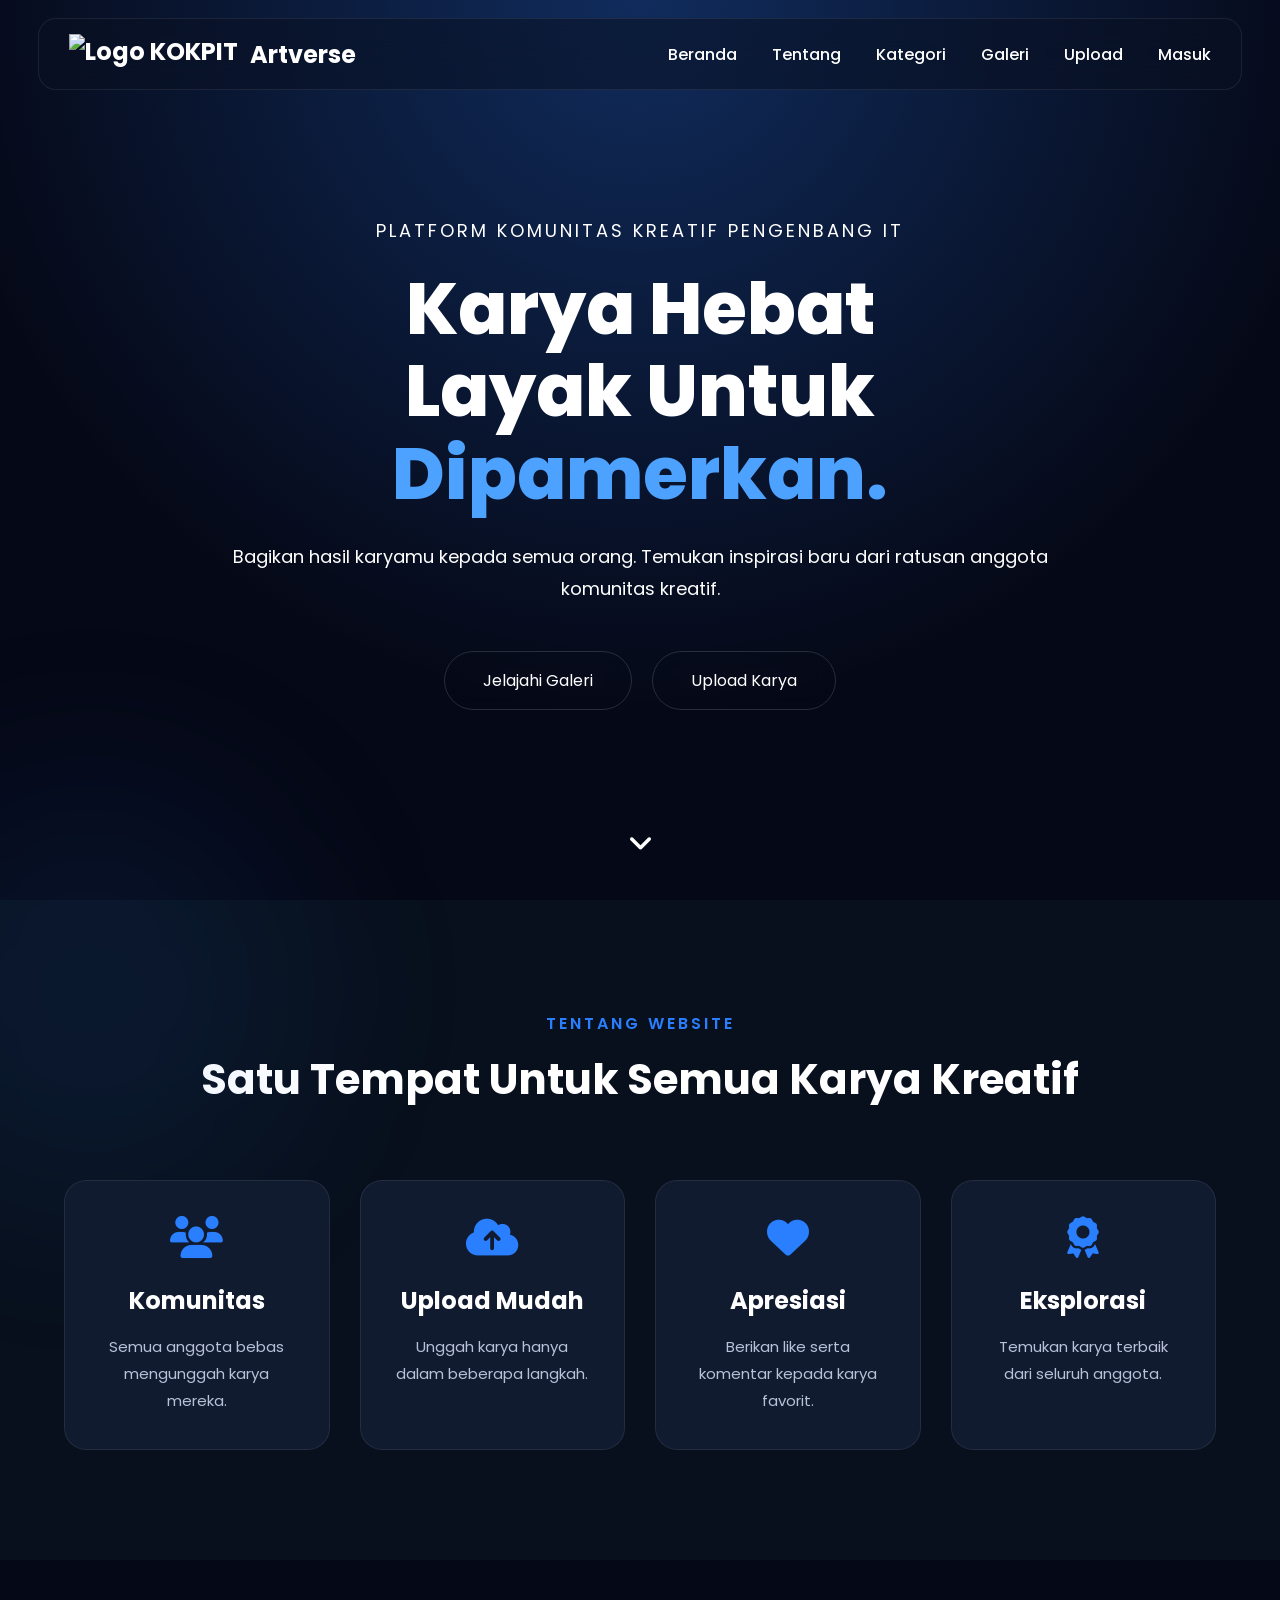
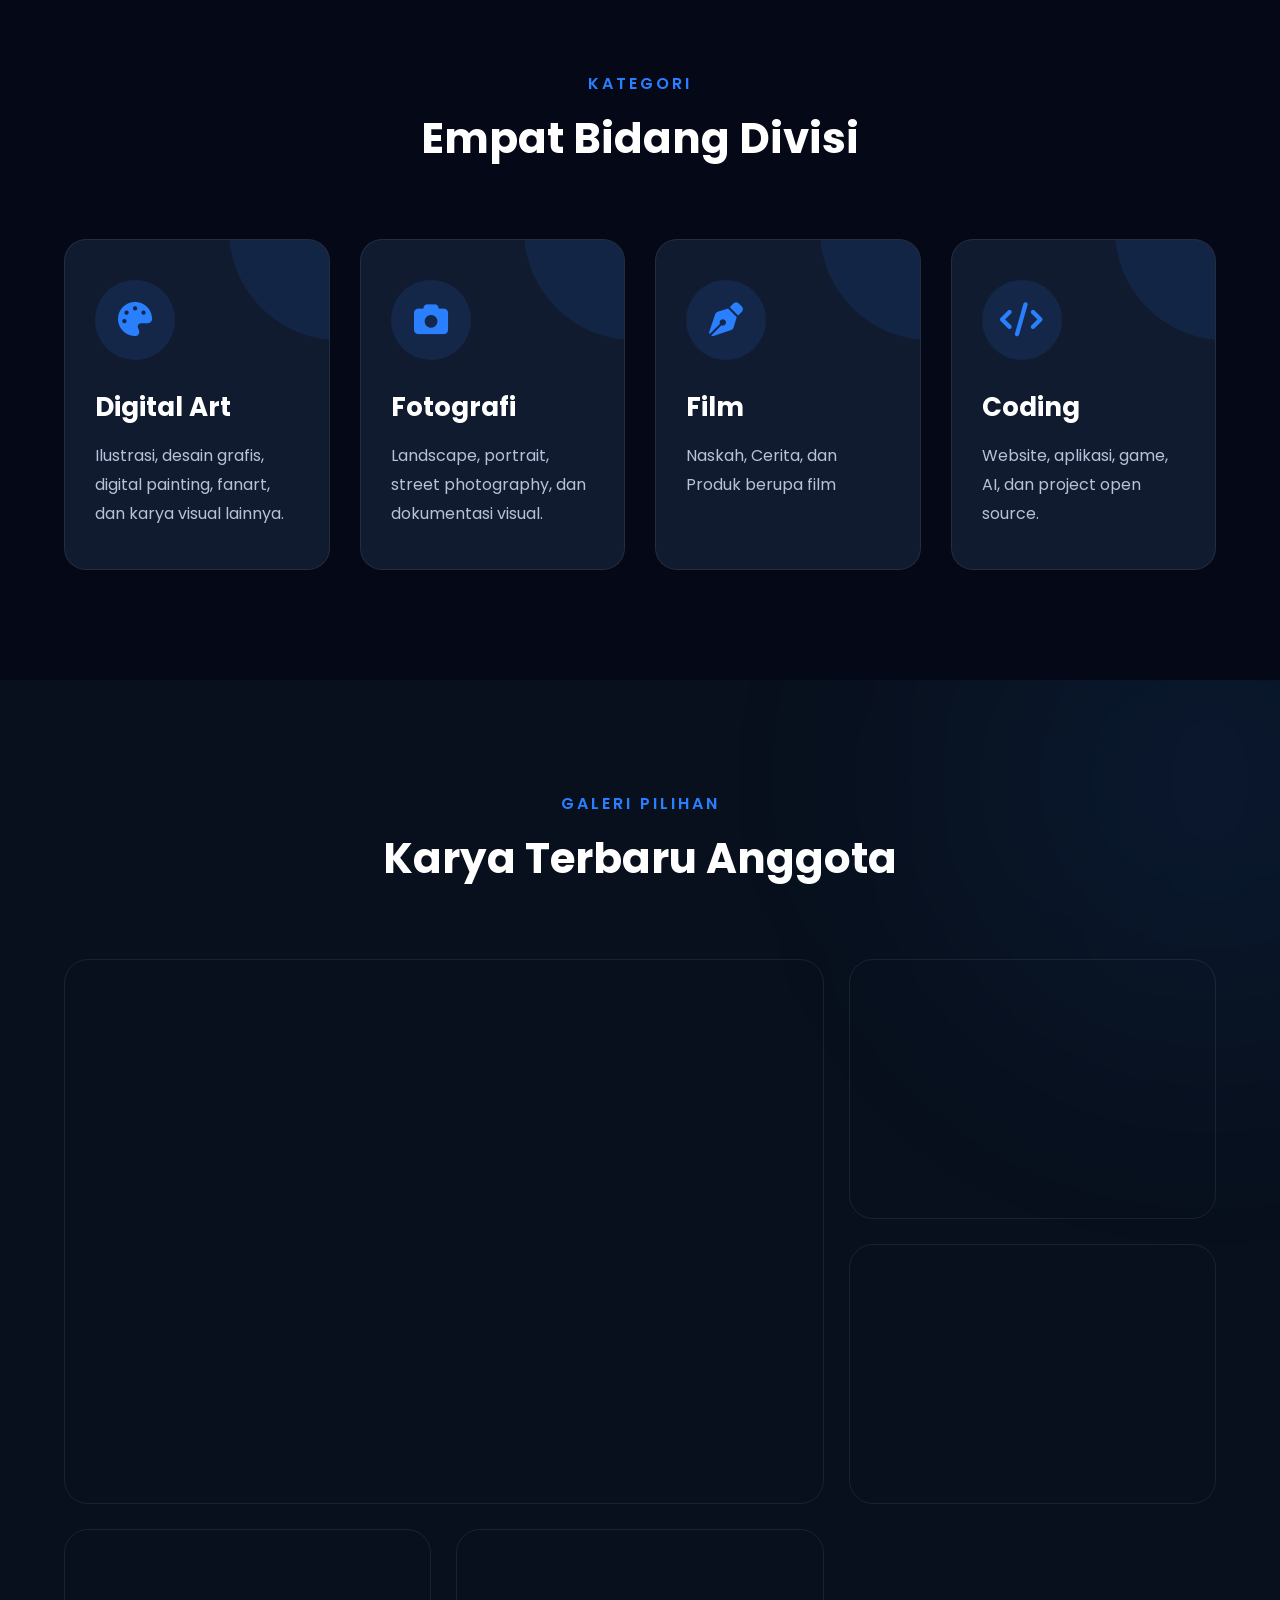
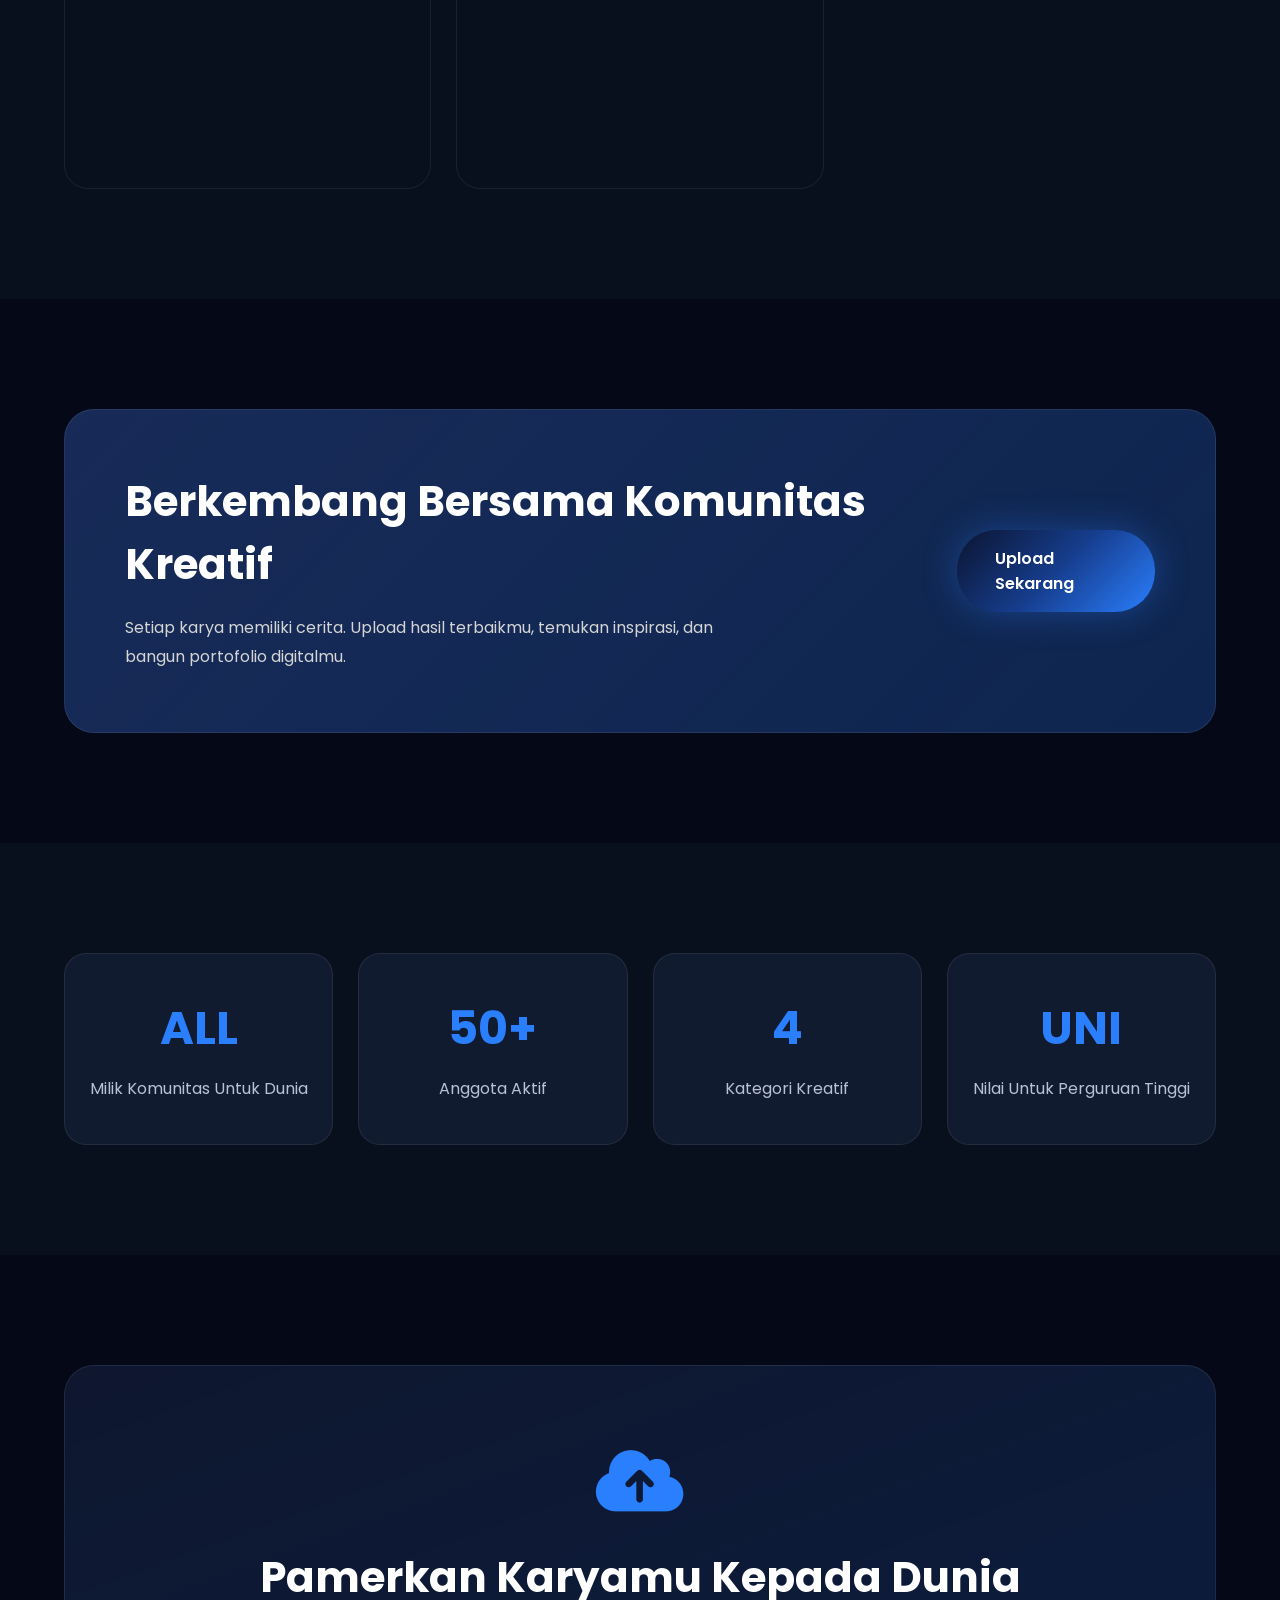
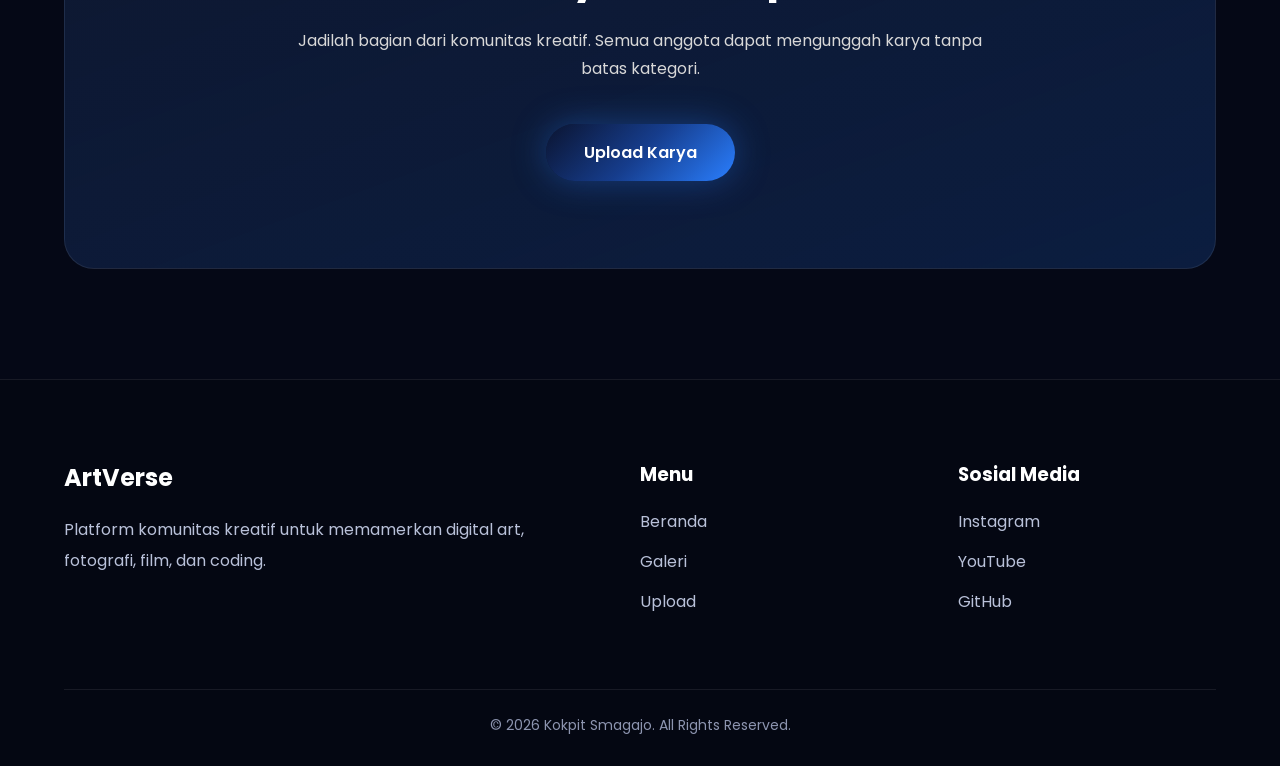
==== commit f3a27f1e: "Update index.html" ====
--- a/index.html
+++ b/index.html
@@ -399,7 +399,7 @@
 
             <div class="stat-card">
 
-                <h2>🌏</h2>
+                <h2>ALL</h2>
 
                 <p>Milik Komunitas Untuk Dunia</p>
 
@@ -423,7 +423,7 @@
 
             <div class="stat-card">
 
-                <h2>💯</h2>
+                <h2>UNI</h2>
 
                 <p>Nilai Untuk Perguruan Tinggi</p>
 
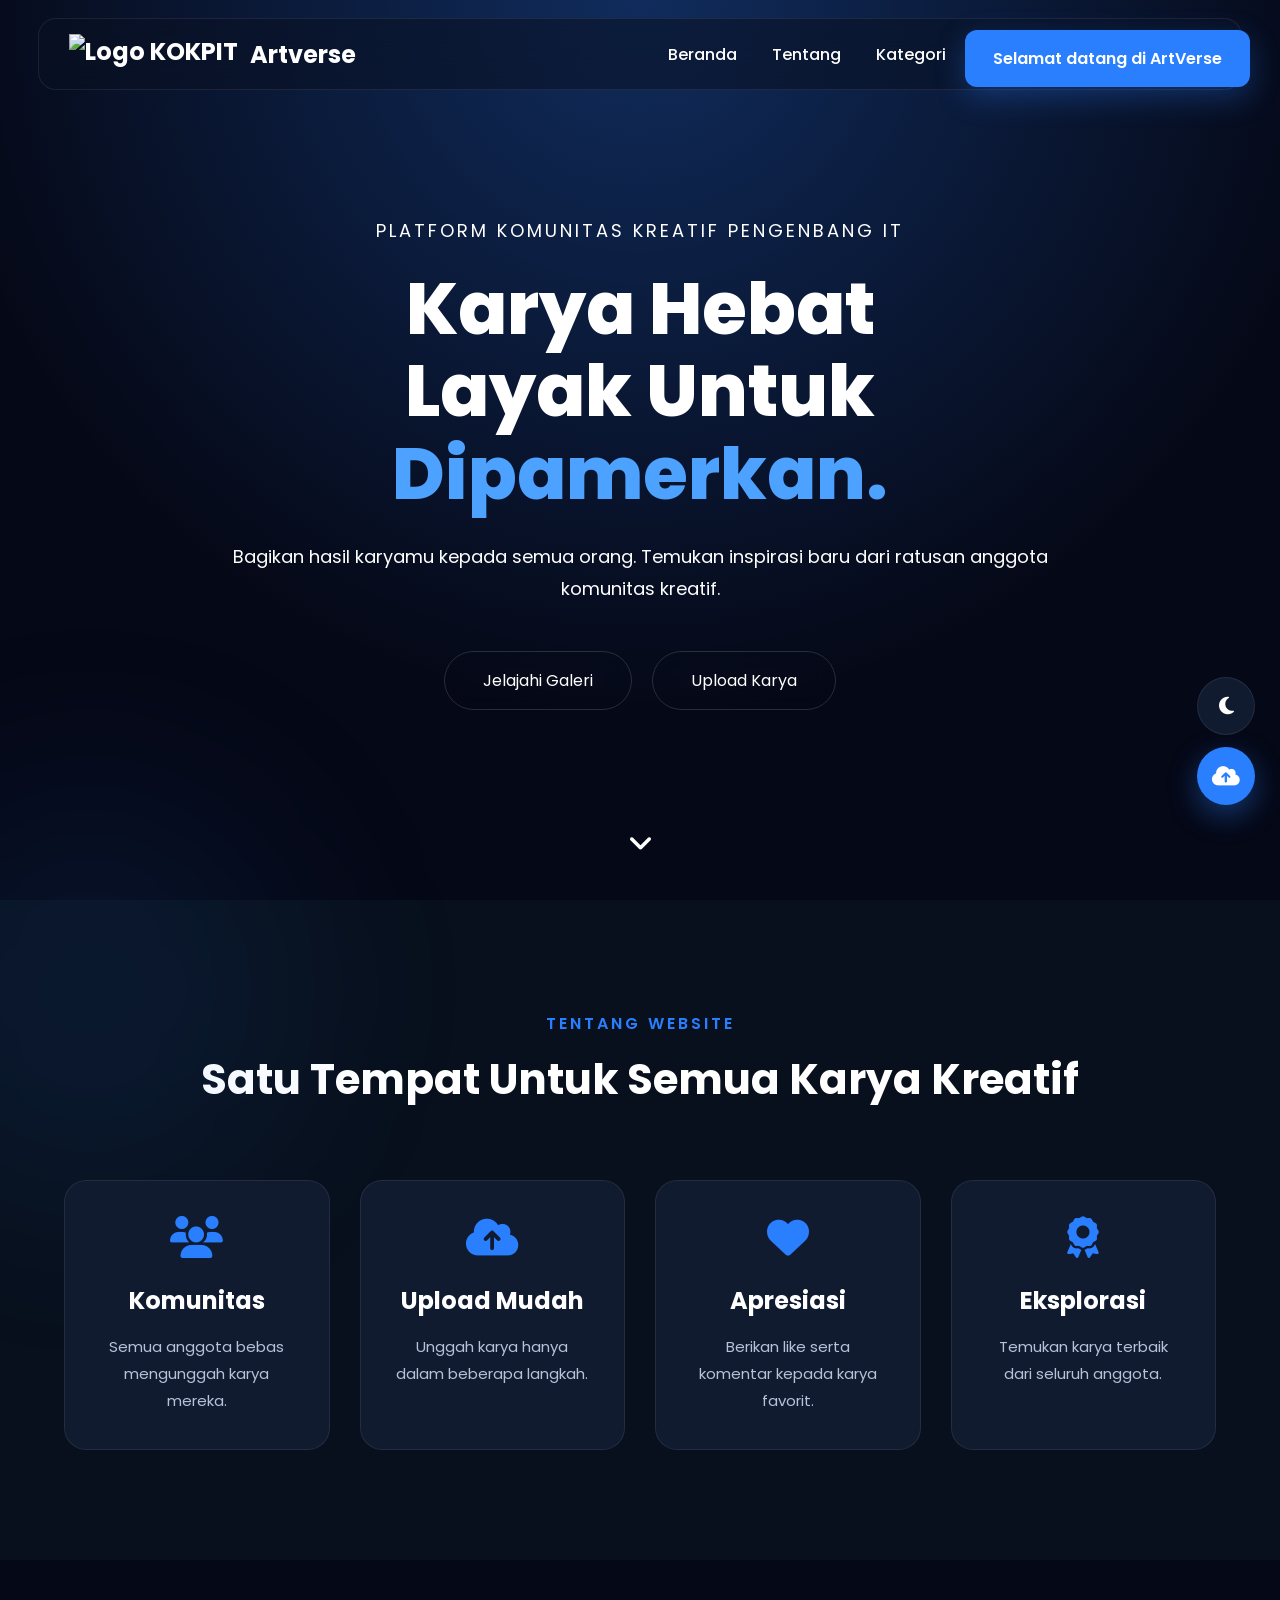
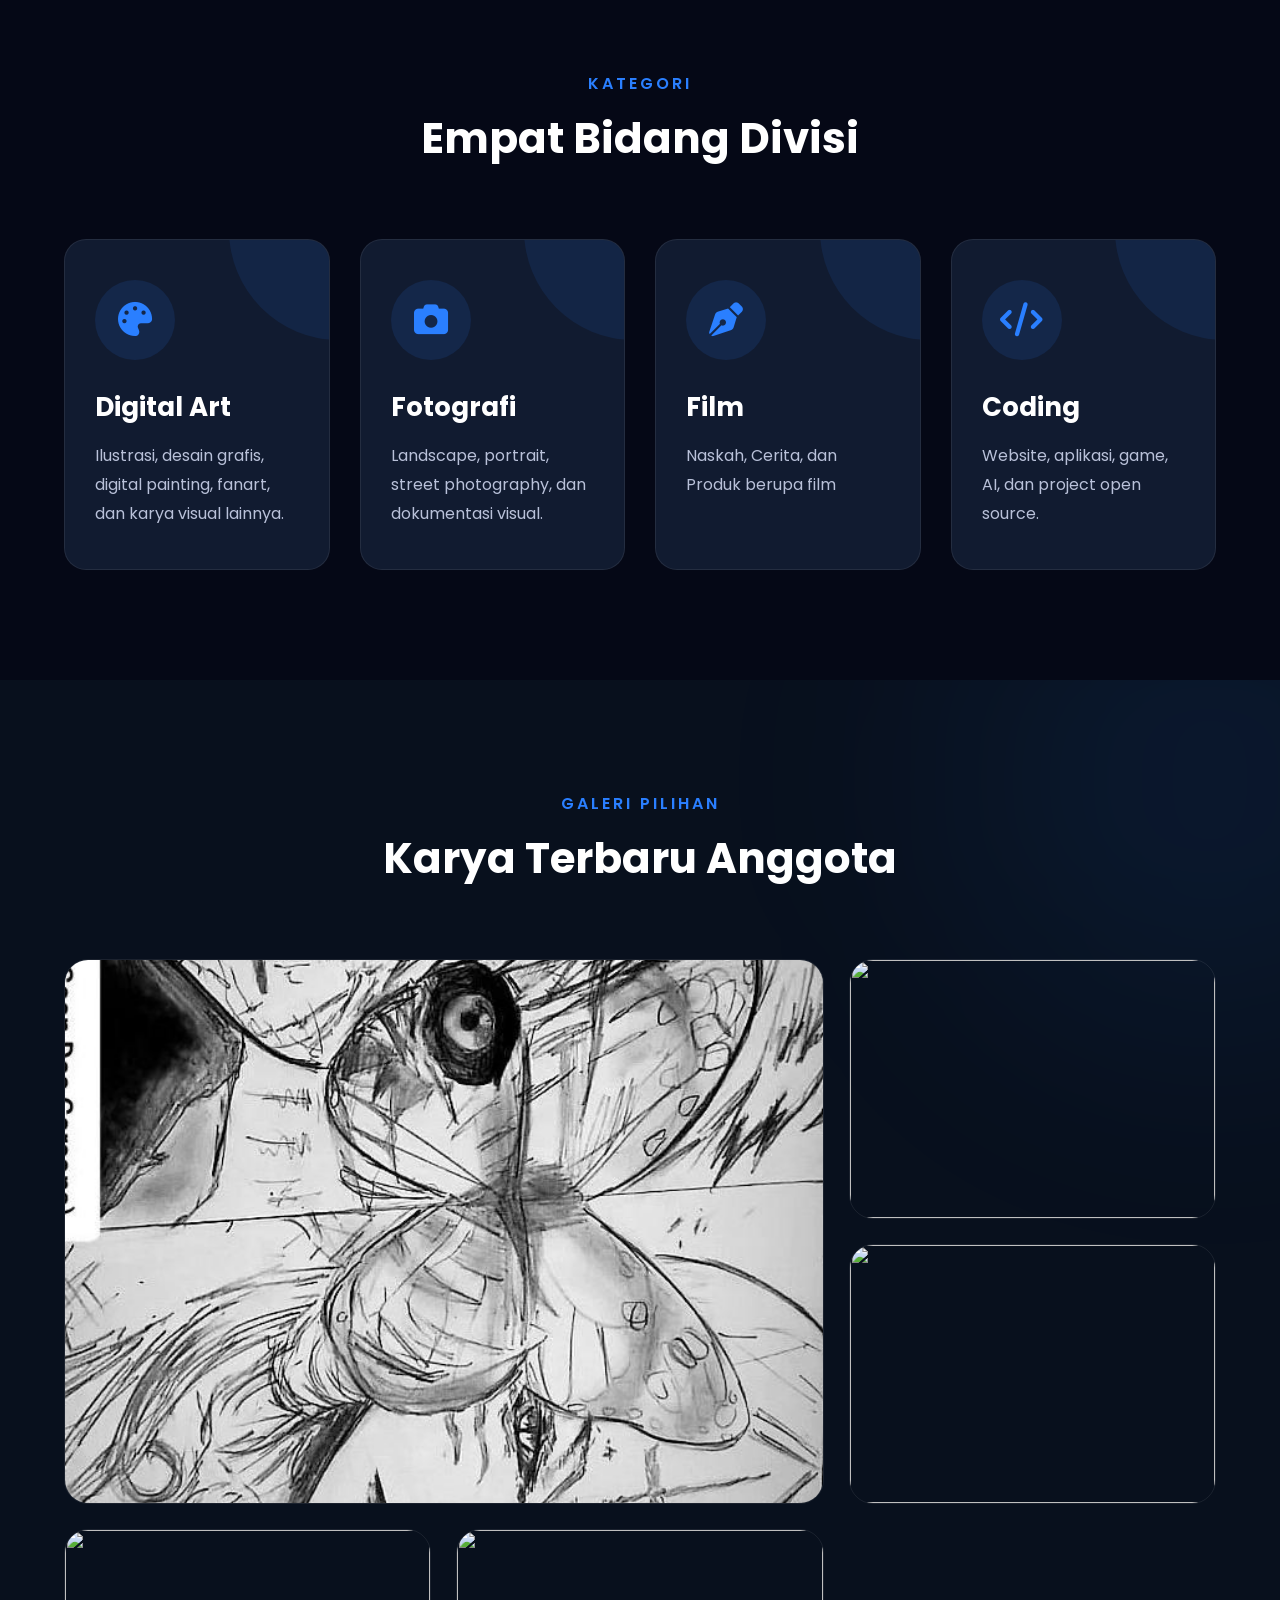
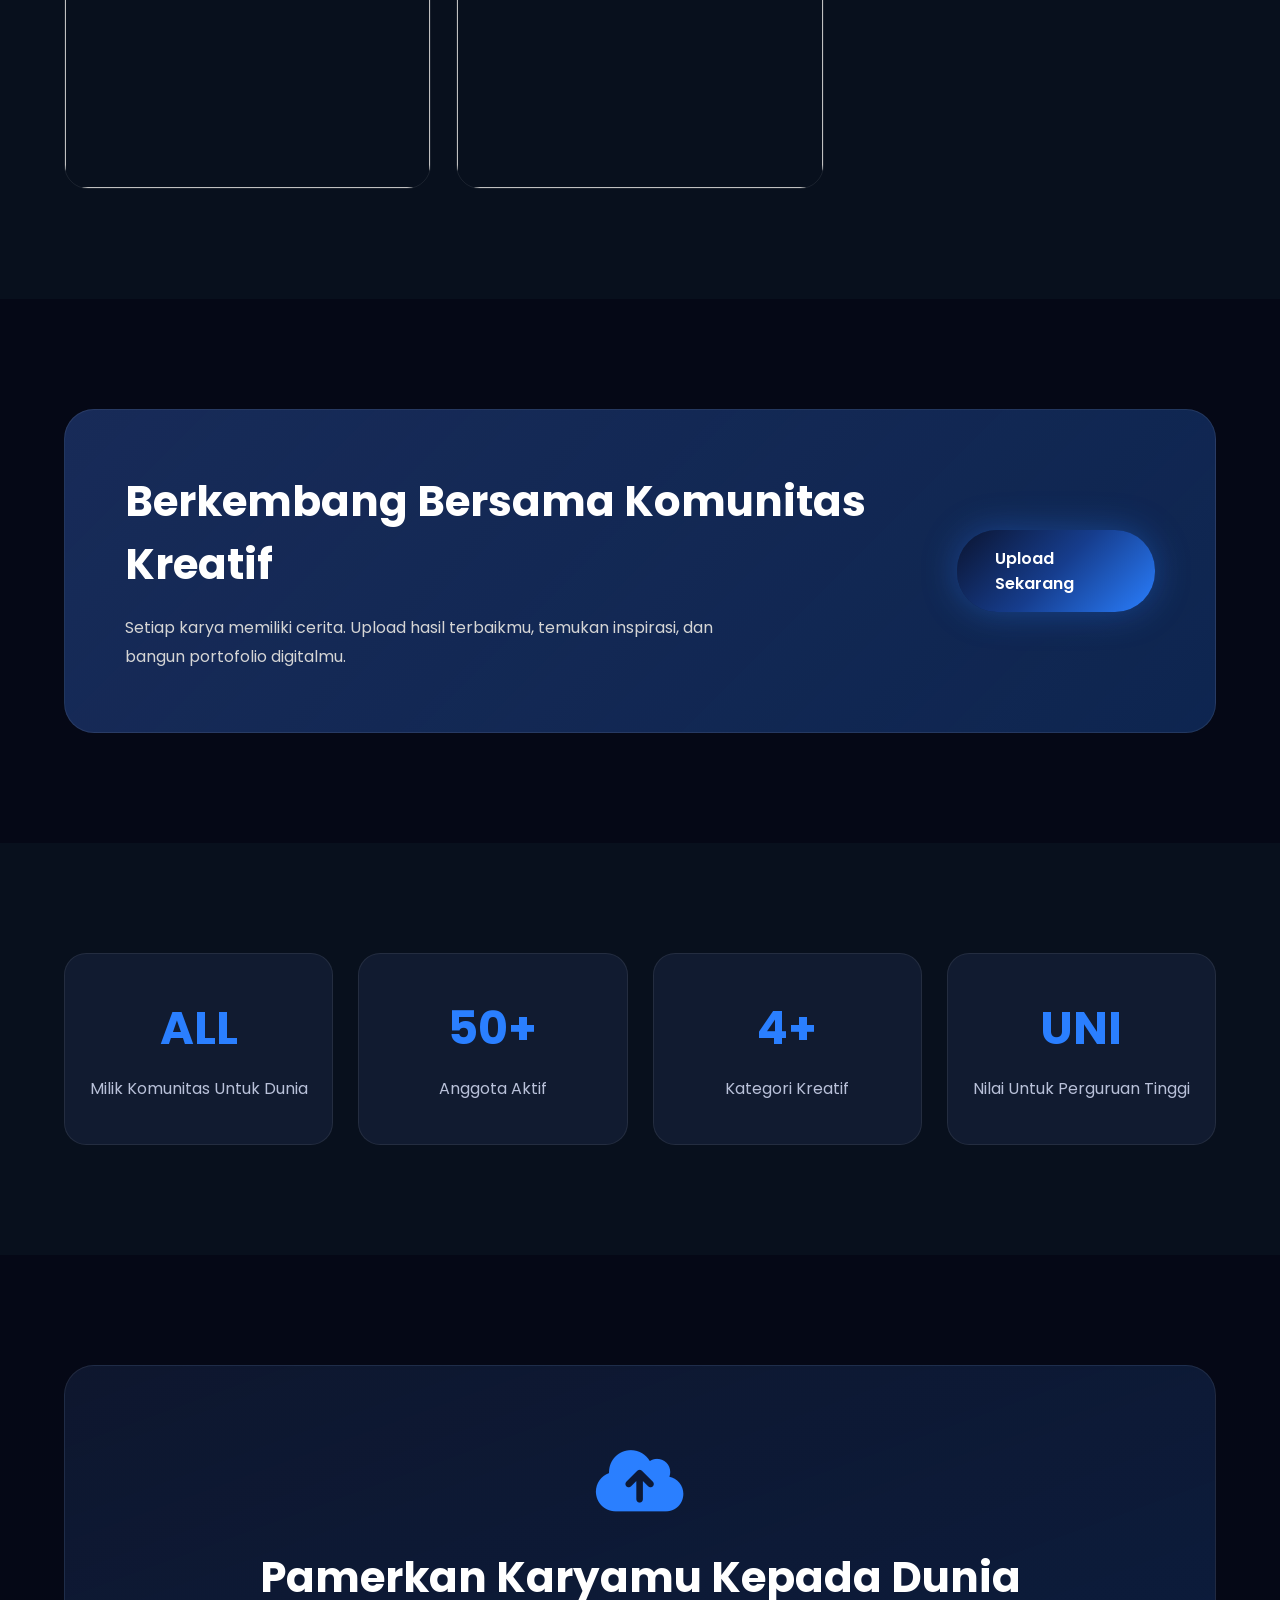
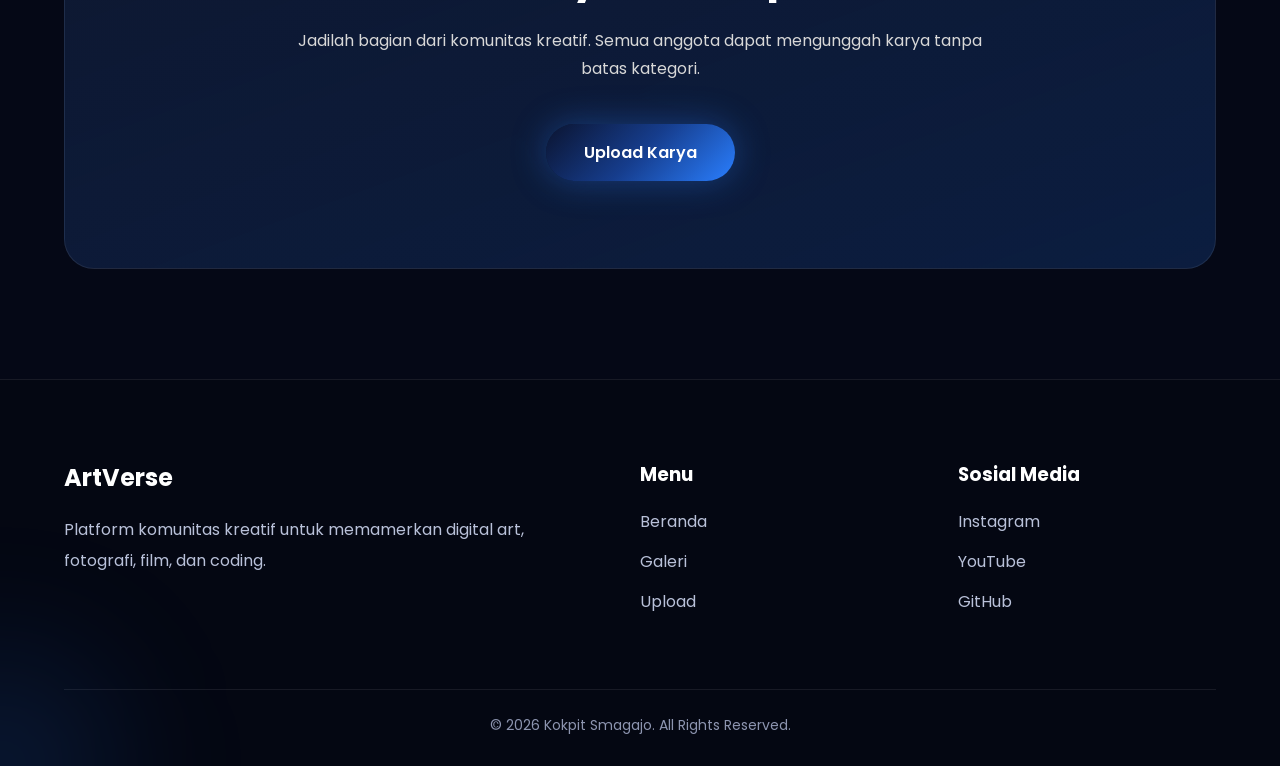
==== commit 49cf3224: "Update index.html" ====
--- a/index.html
+++ b/index.html
@@ -407,7 +407,7 @@
 
             <div class="stat-card">
 
-                <h2>50+</h2>
+                <h2 class="counter">50+</h2>
 
                 <p>Anggota Aktif</p>
 
@@ -415,7 +415,7 @@
 
             <div class="stat-card">
 
-                <h2>4</h2>
+                <h2 class="counter">4</h2>
 
                 <p>Kategori Kreatif</p>
 
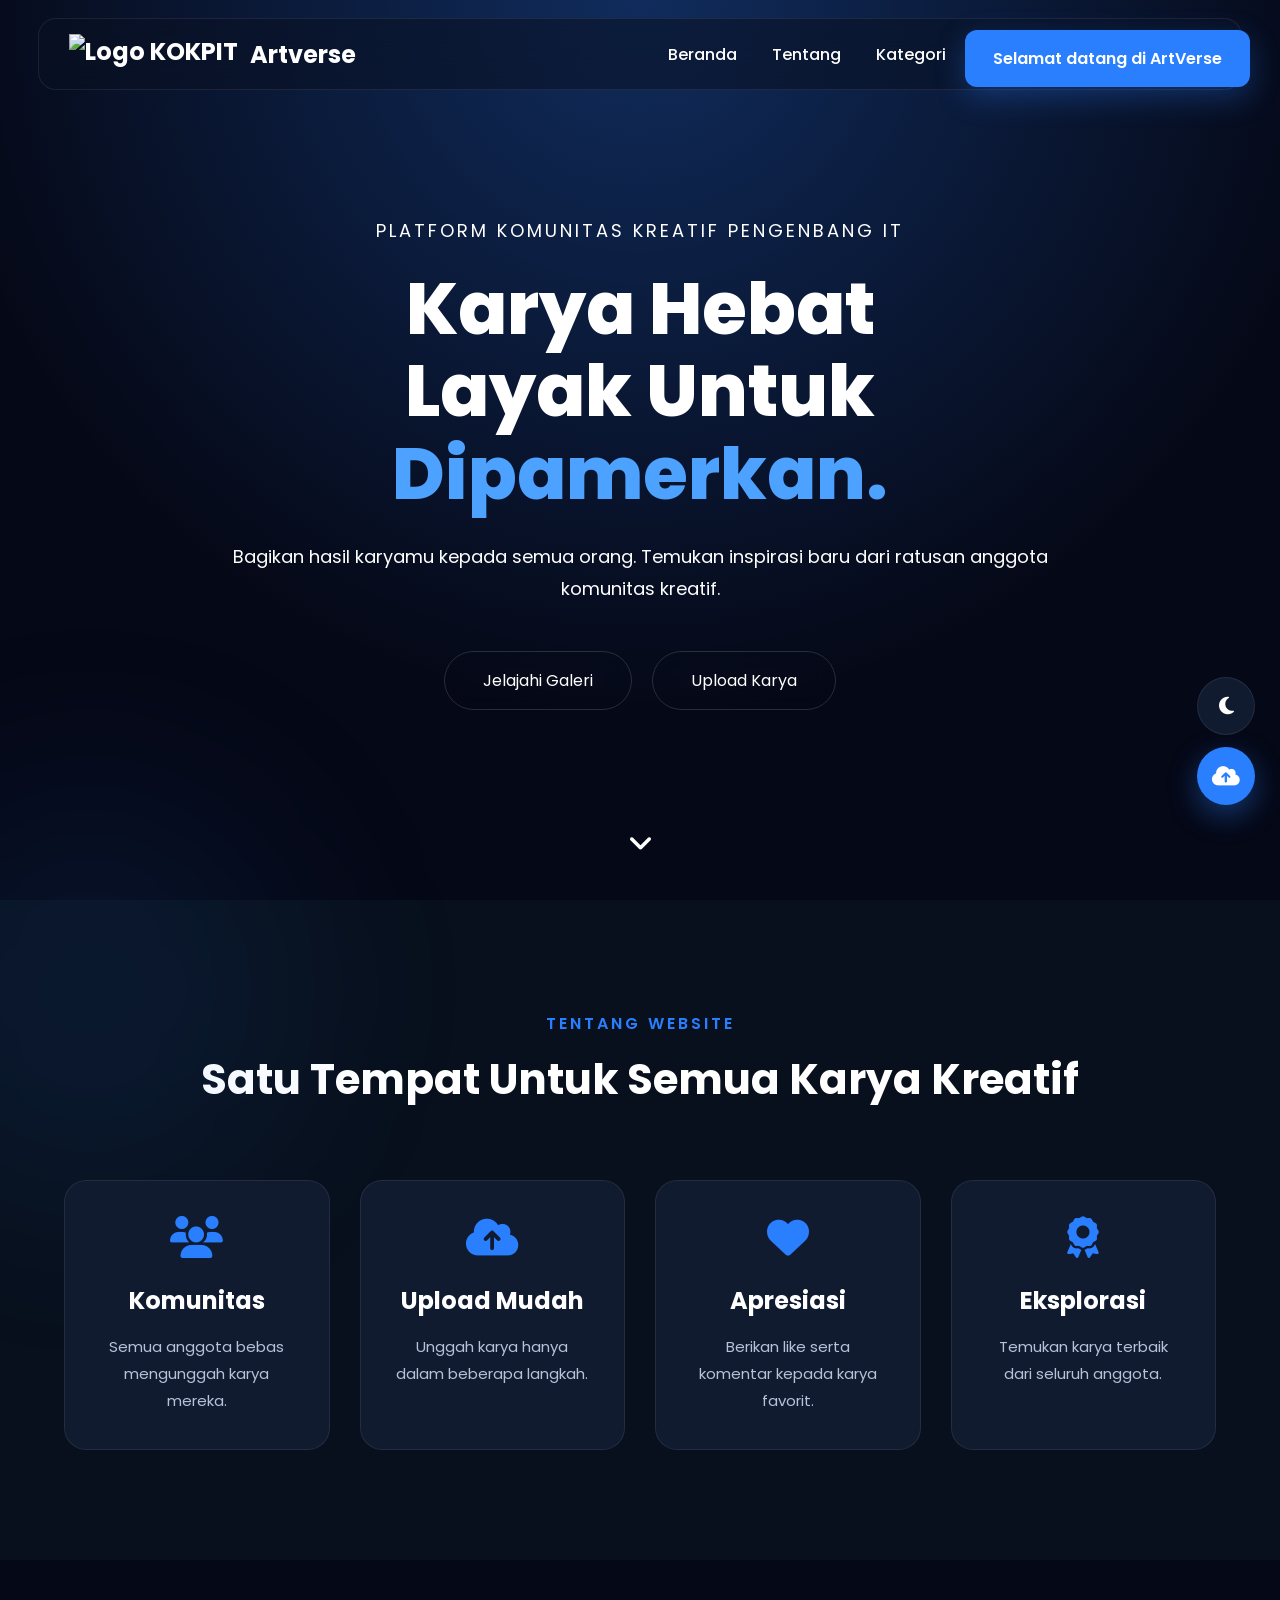
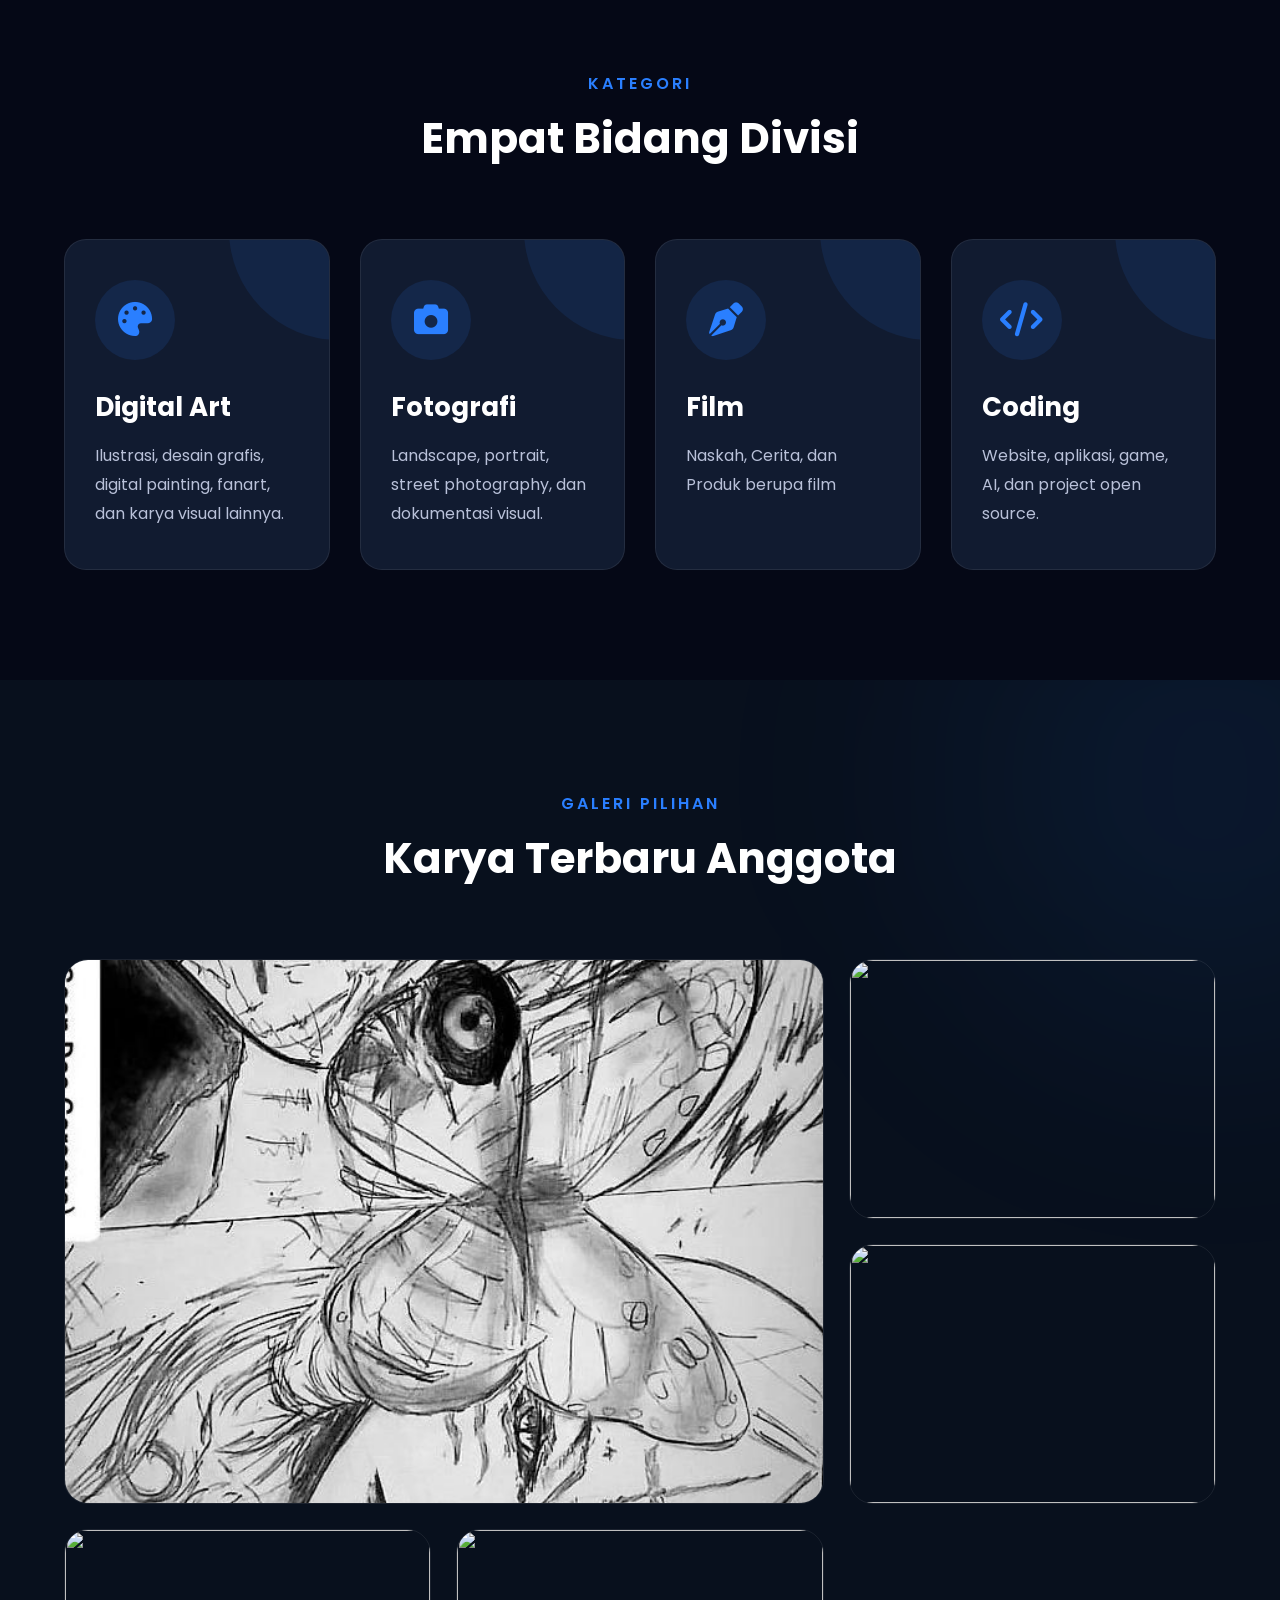
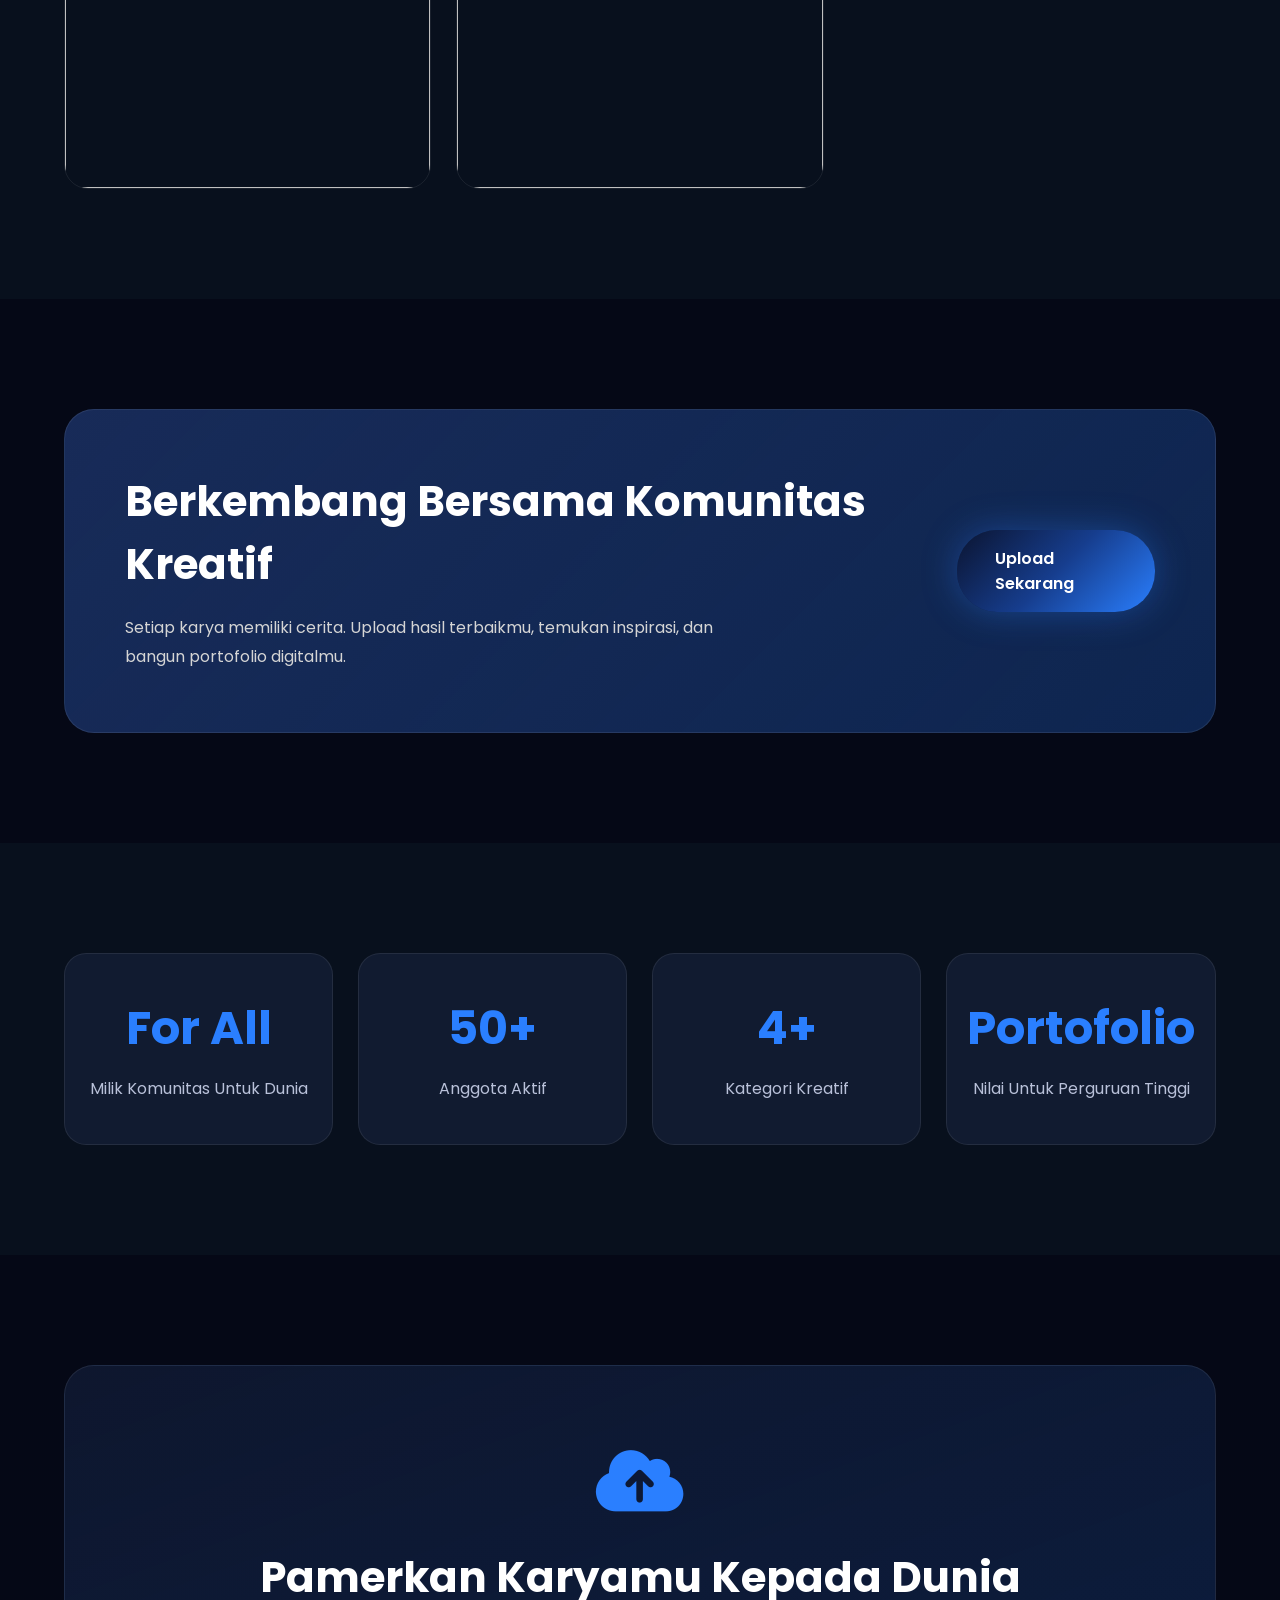
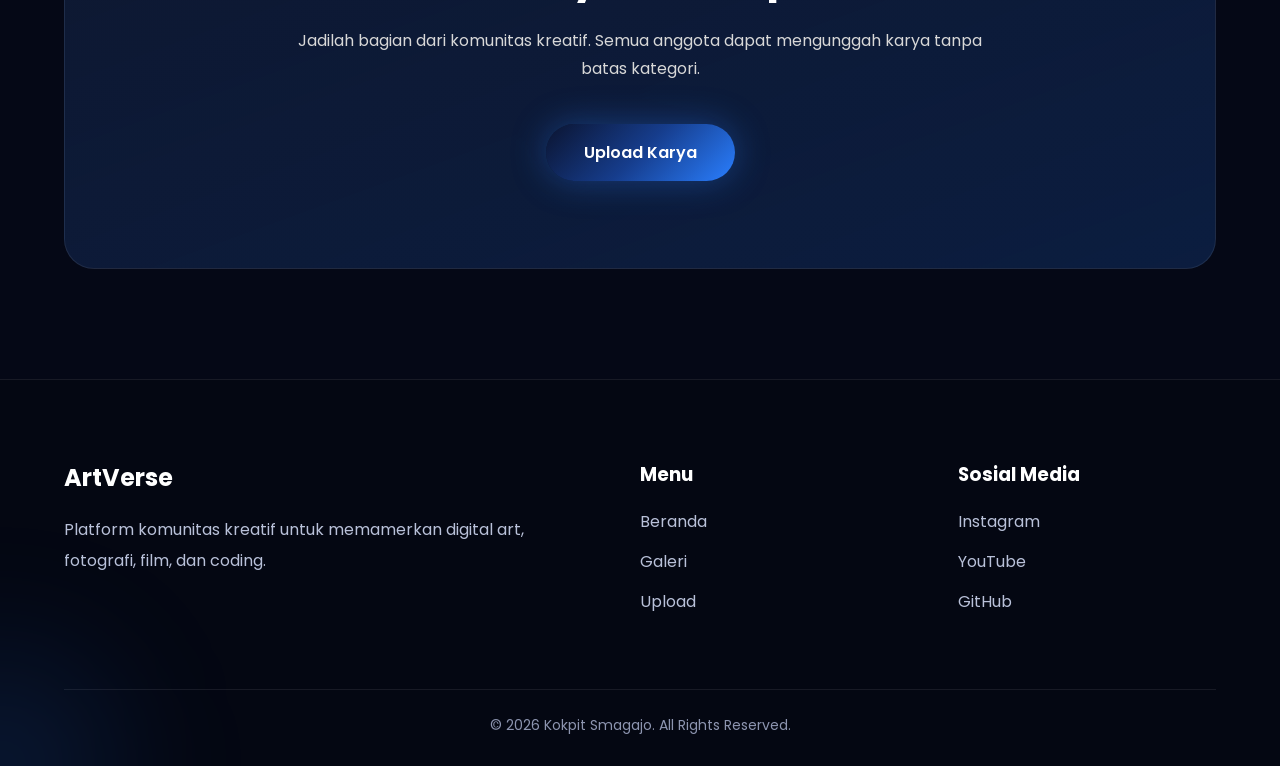
==== commit dce3e903: "Update headings in index.html for clarity" ====
--- a/index.html
+++ b/index.html
@@ -399,7 +399,7 @@
 
             <div class="stat-card">
 
-                <h2>ALL</h2>
+                <h2>For All</h2>
 
                 <p>Milik Komunitas Untuk Dunia</p>
 
@@ -423,7 +423,7 @@
 
             <div class="stat-card">
 
-                <h2>UNI</h2>
+                <h2>Portofolio</h2>
 
                 <p>Nilai Untuk Perguruan Tinggi</p>
 
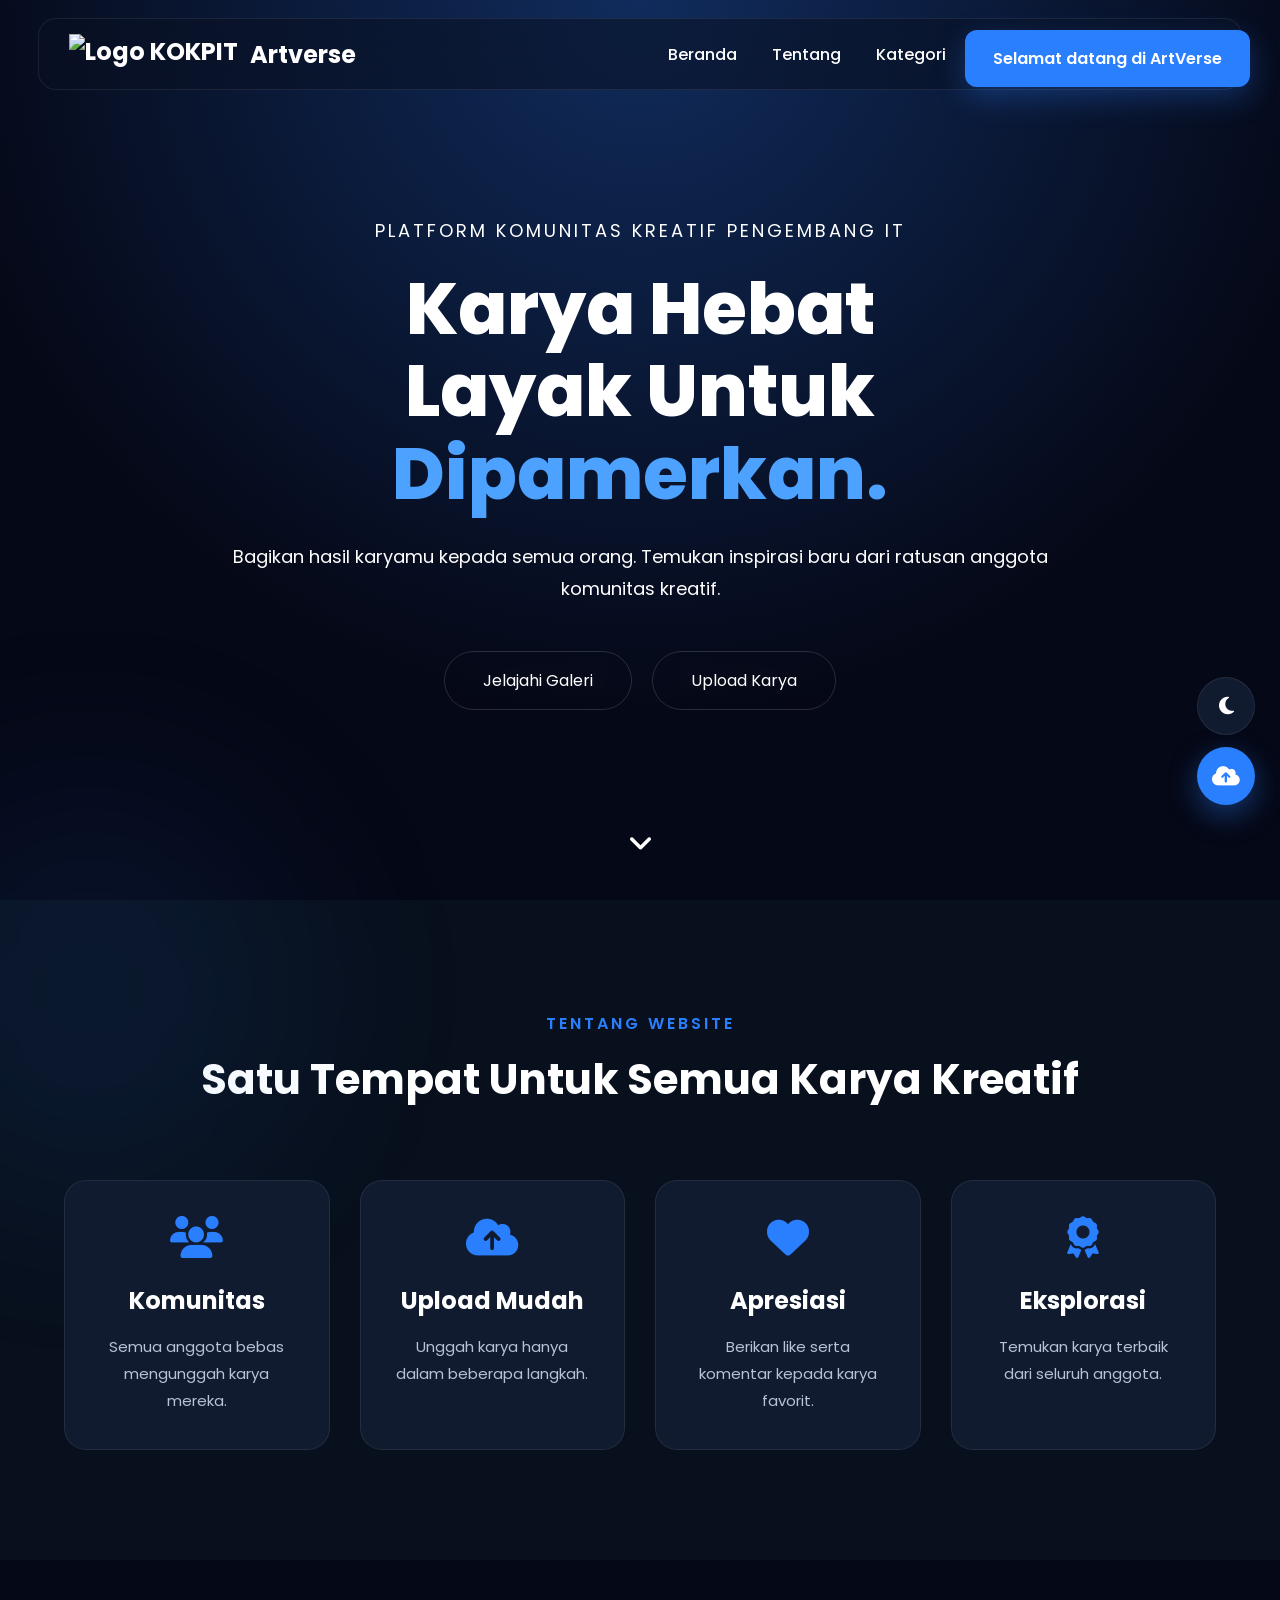
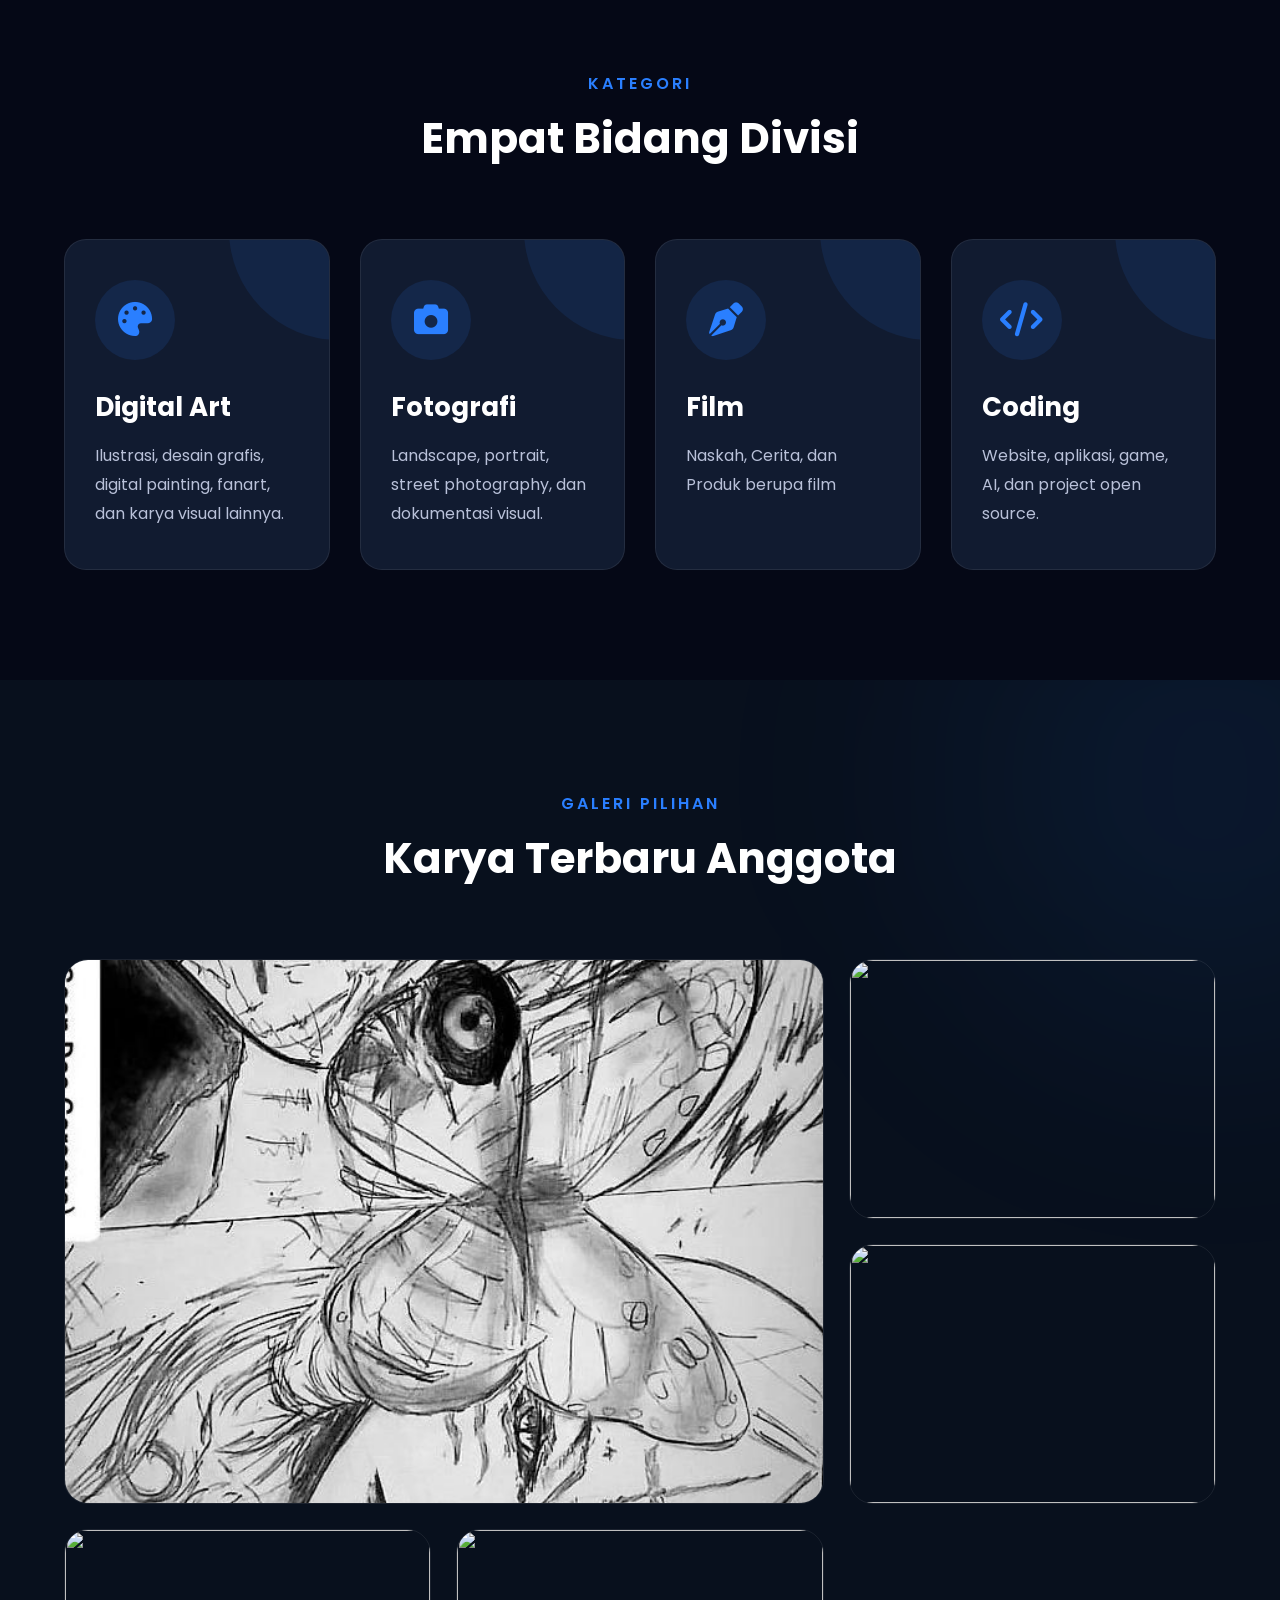
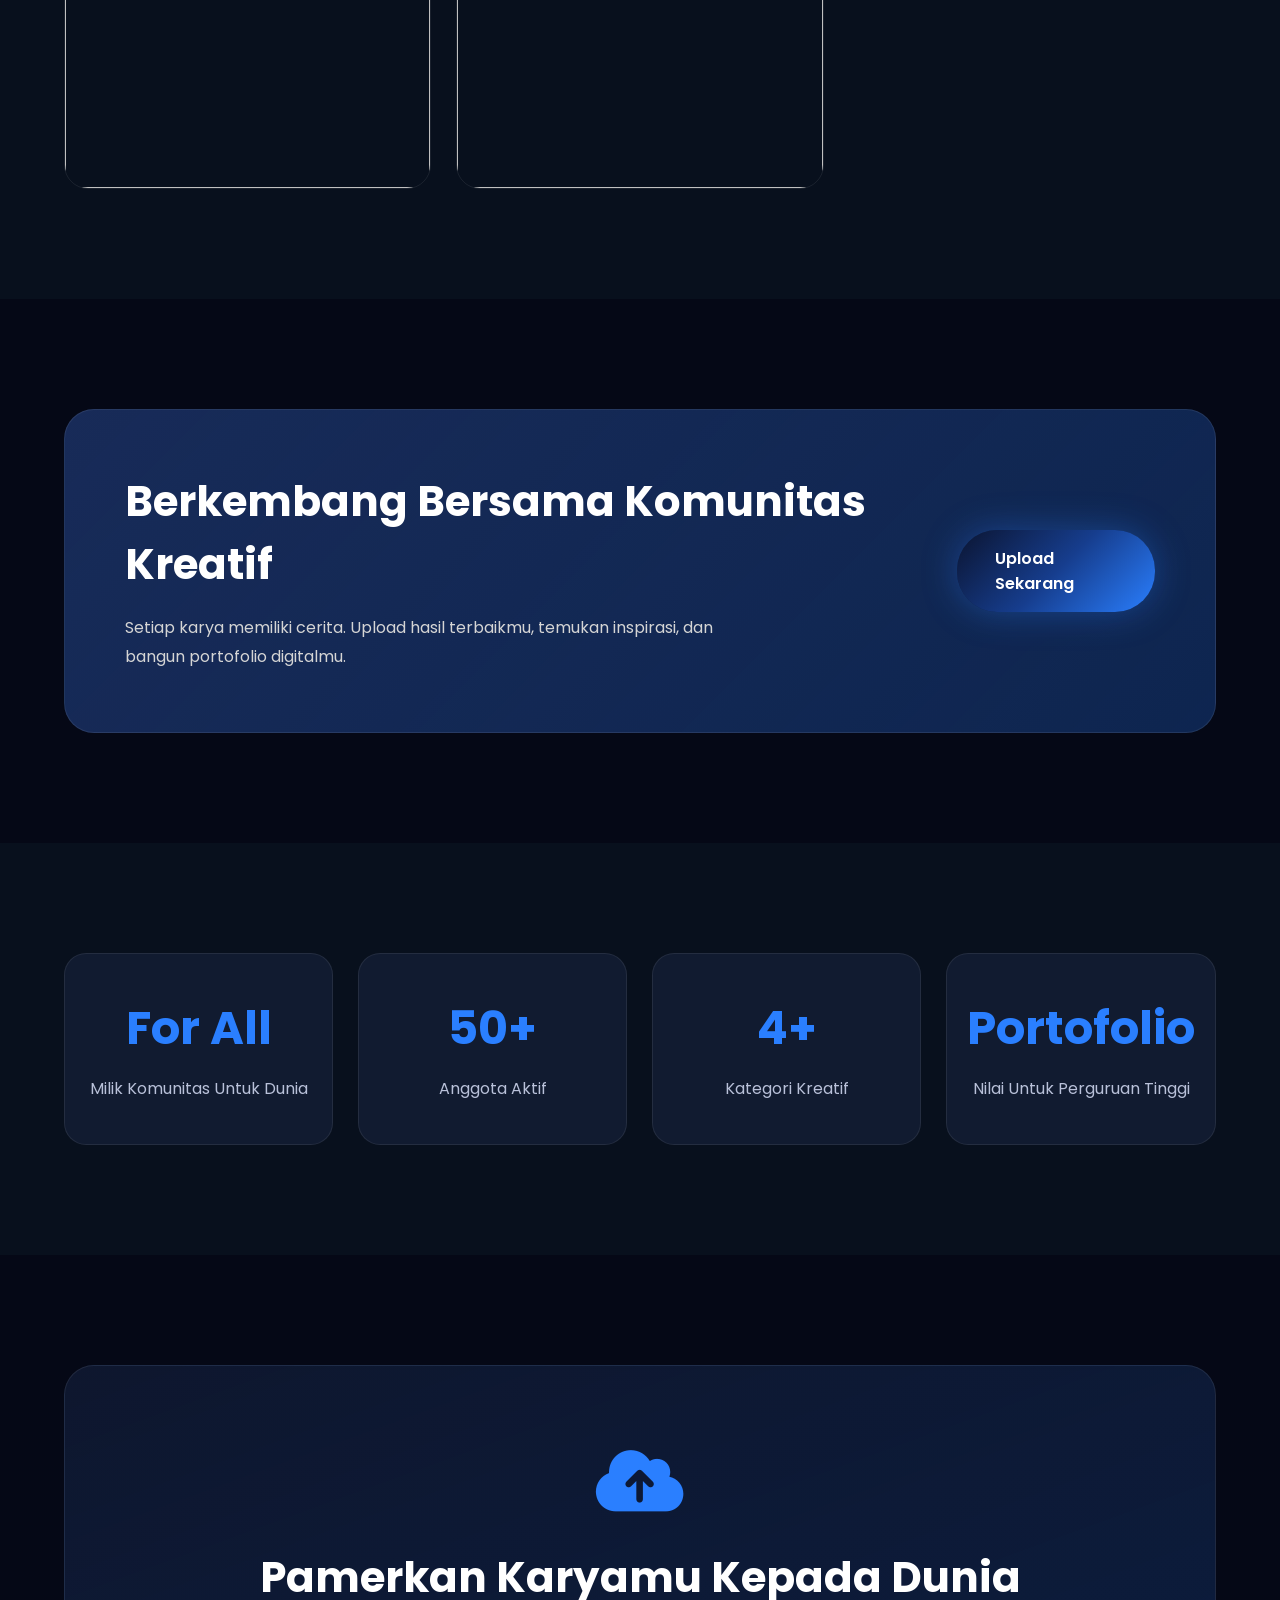
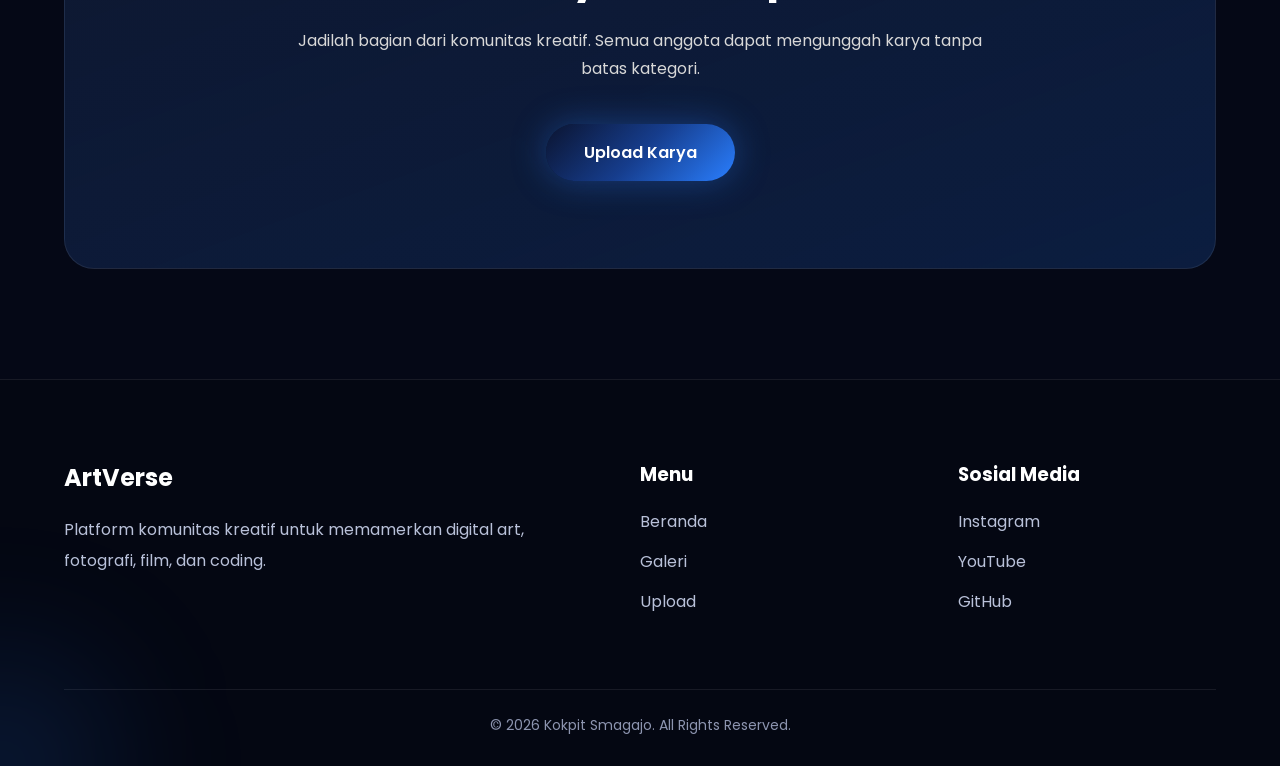
==== commit cc1bf850: "Update index.html" ====
--- a/index.html
+++ b/index.html
@@ -25,7 +25,7 @@
         <nav class="navbar">
 
             <div class="logo">
-        <img src="Images/231176-removebg-preview.png" alt="Logo KOKPIT" class="logo-img">
+        <img src="Images/IMG-20260716-WA0002.jpg" alt="Logo KOKPIT" class="logo-img">
         <span>Artverse</span>
             </div>
 
@@ -56,7 +56,7 @@
             <div class="hero-content">
 
                 <p class="small-text">
-                    Platform Komunitas Kreatif Pengenbang IT
+                    Platform Komunitas Kreatif Pengembang IT
                 </p>
 
                 <h1>
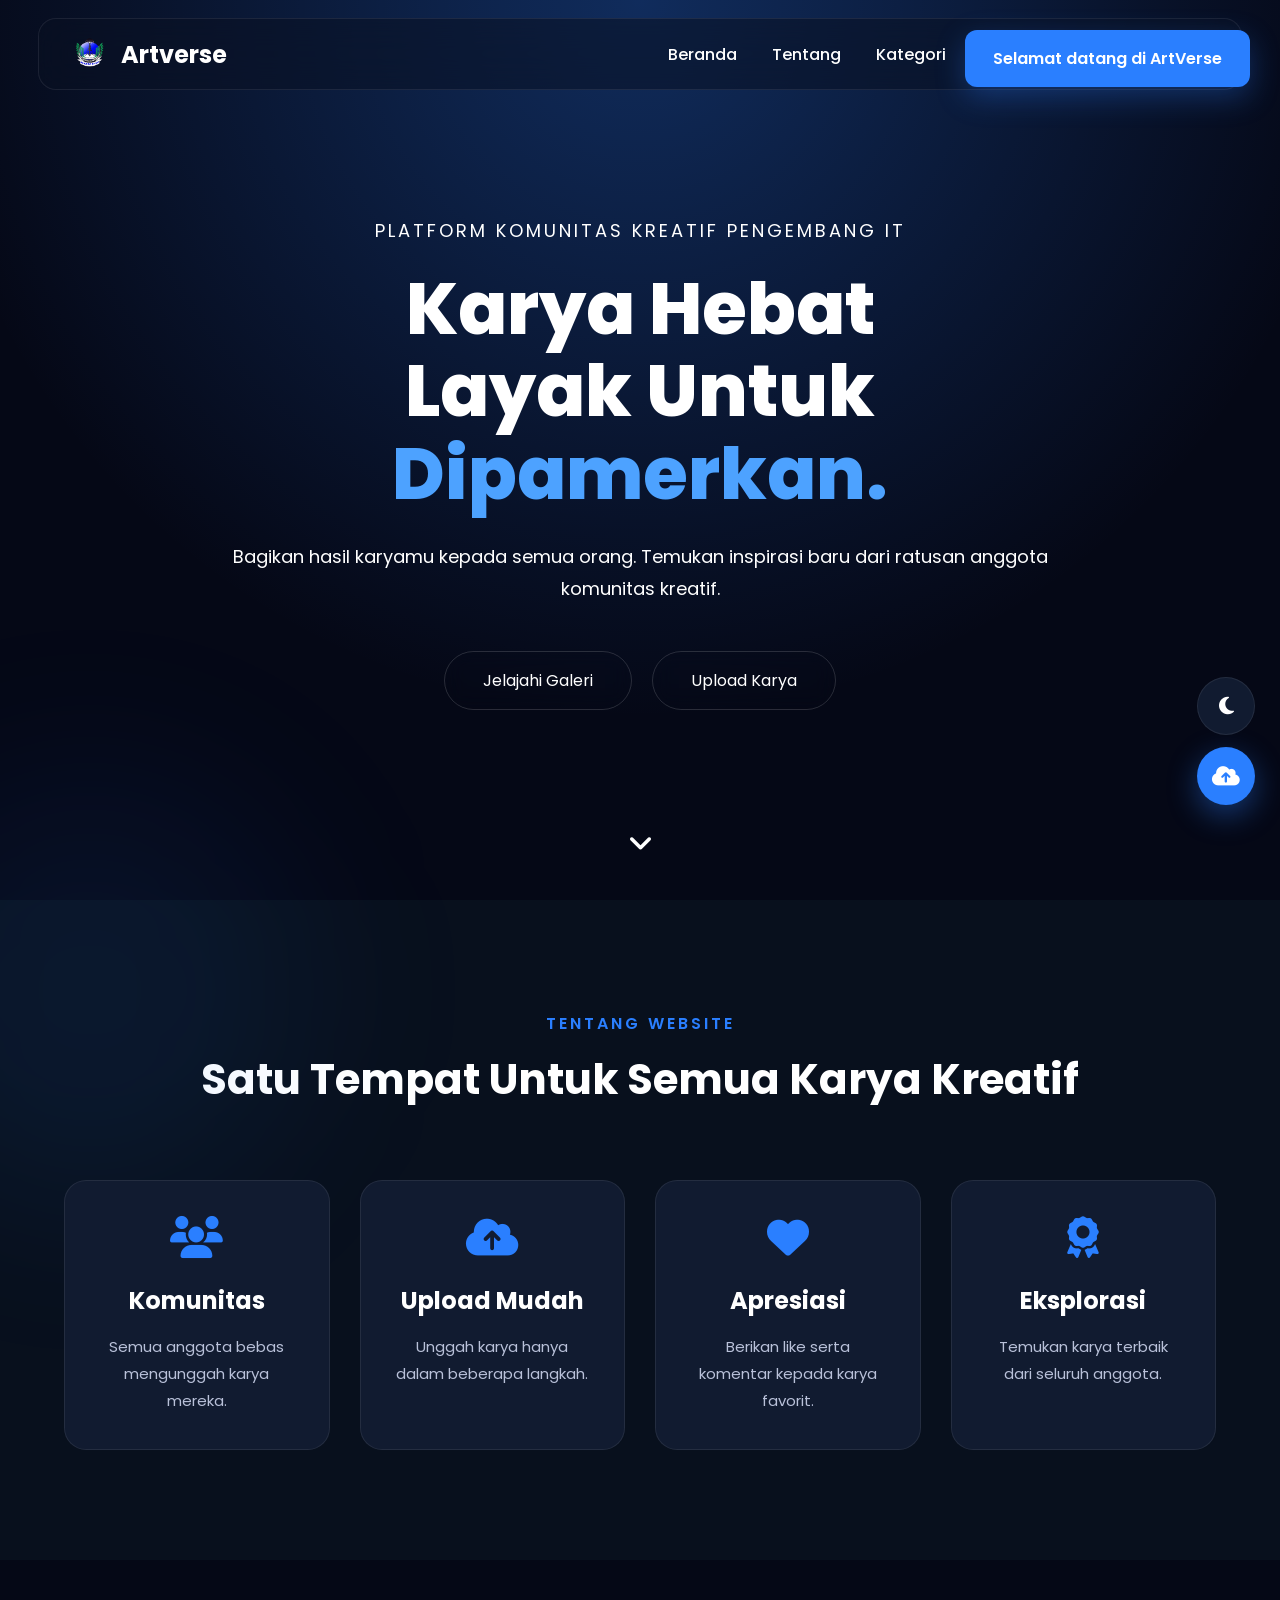
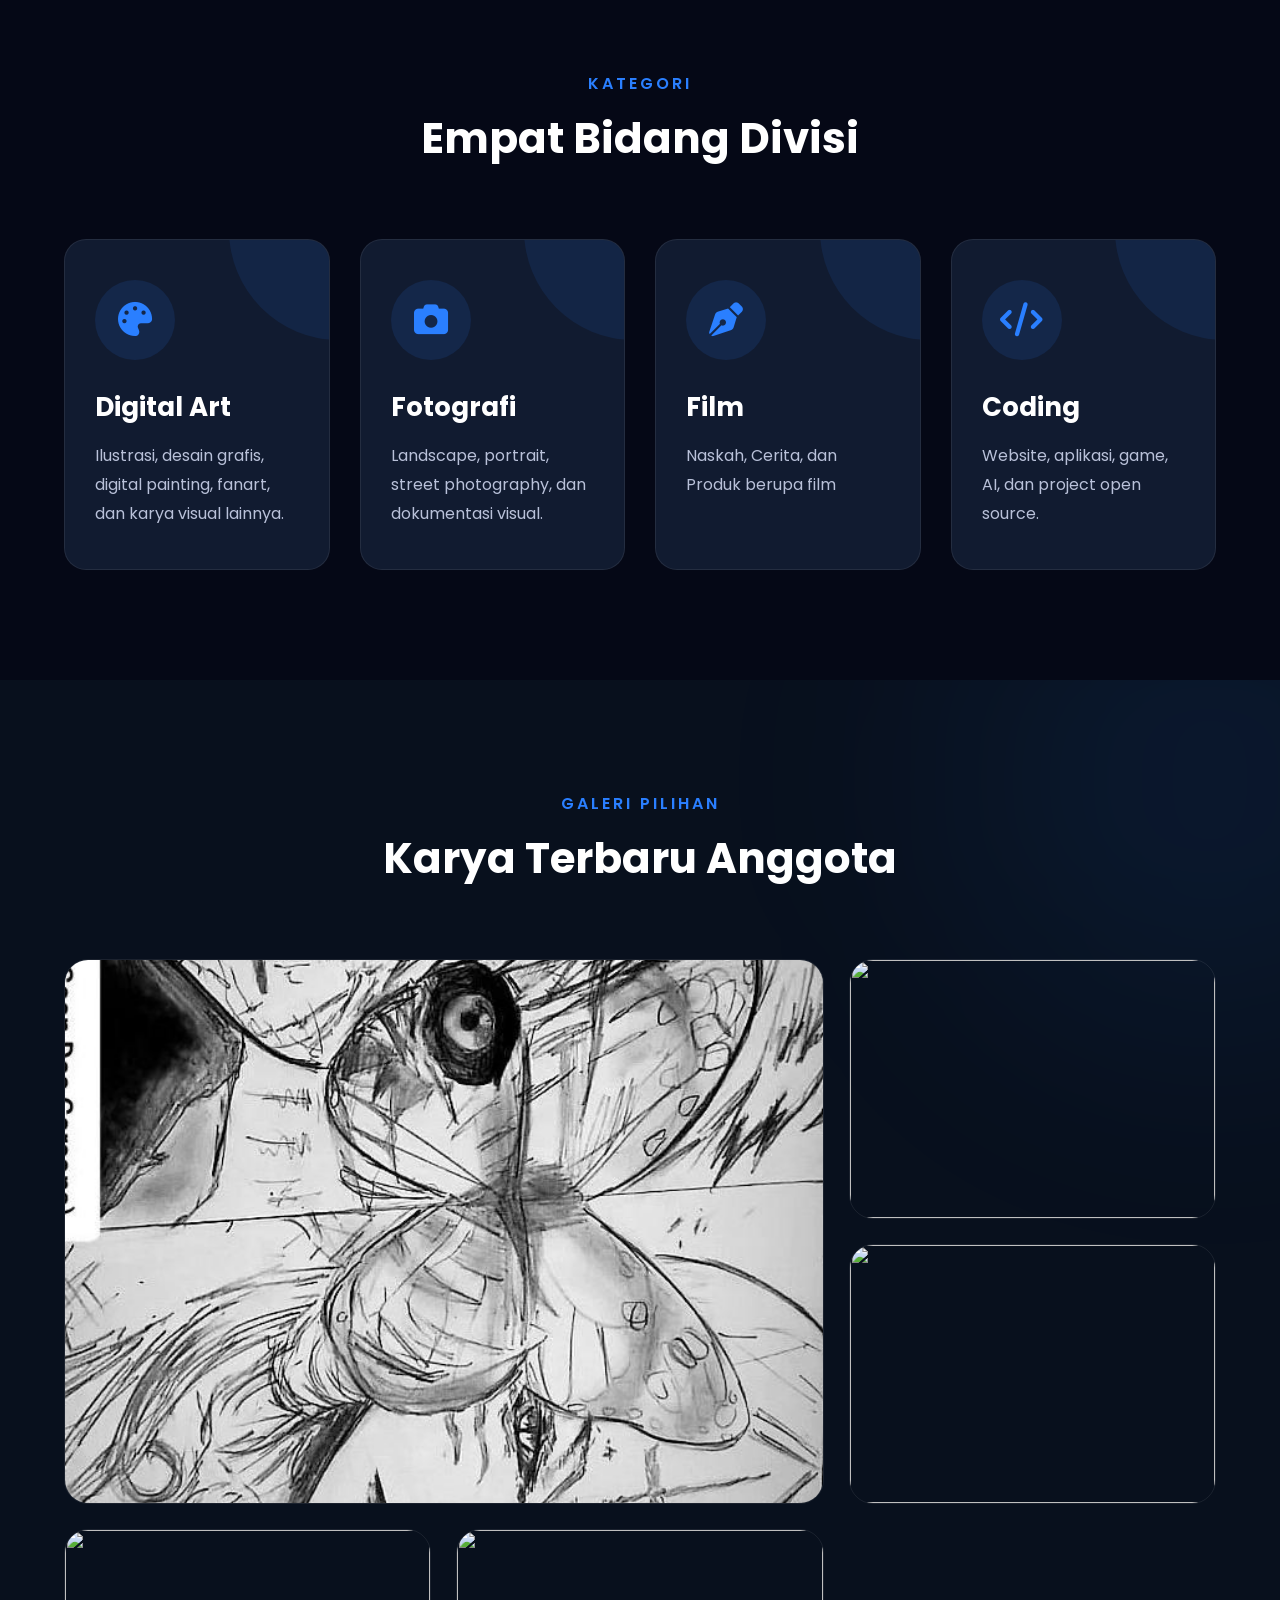
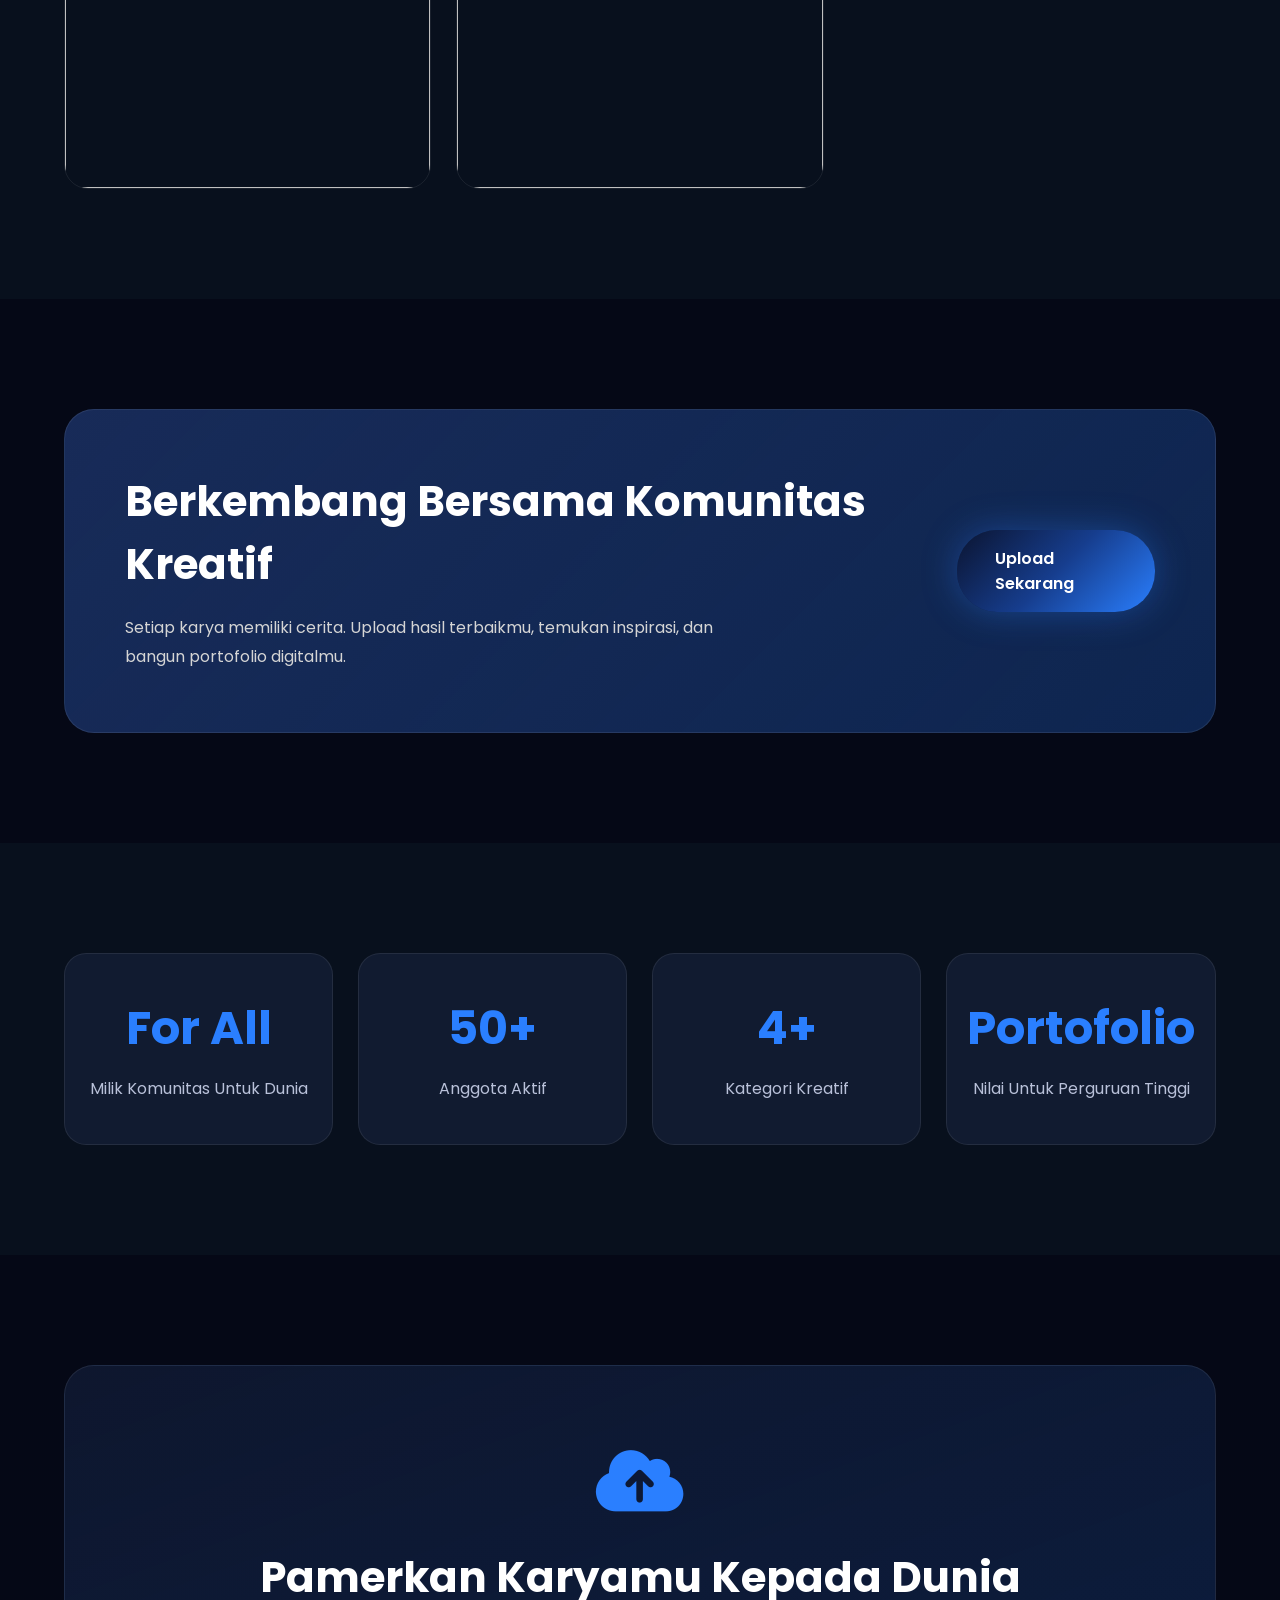
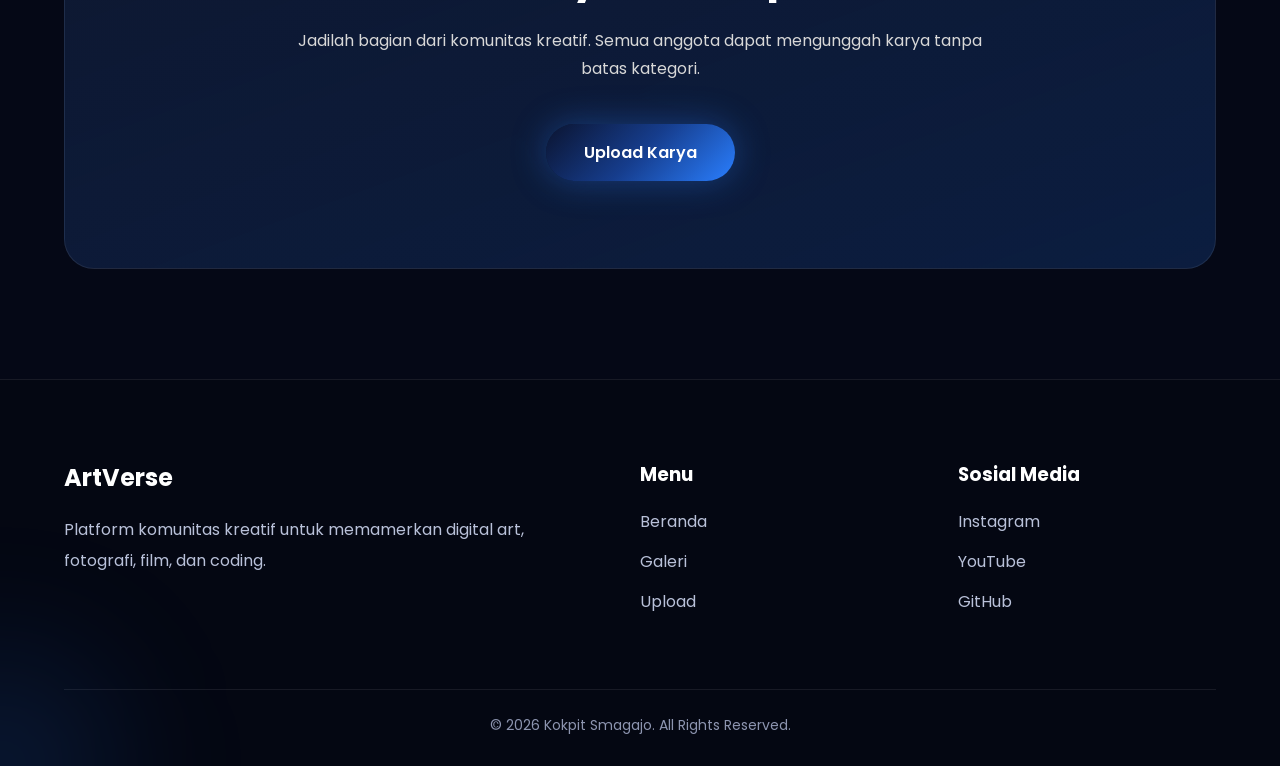
==== commit e3352b8d: "Fix image source path for logo in index.html" ====
--- a/index.html
+++ b/index.html
@@ -25,7 +25,7 @@
         <nav class="navbar">
 
             <div class="logo">
-        <img src="Images/IMG-20260716-WA0002.jpg" alt="Logo KOKPIT" class="logo-img">
+        <img src="Images/233037-removebg-preview.png" alt="Logo KOKPIT" class="logo-img">
         <span>Artverse</span>
             </div>
 
